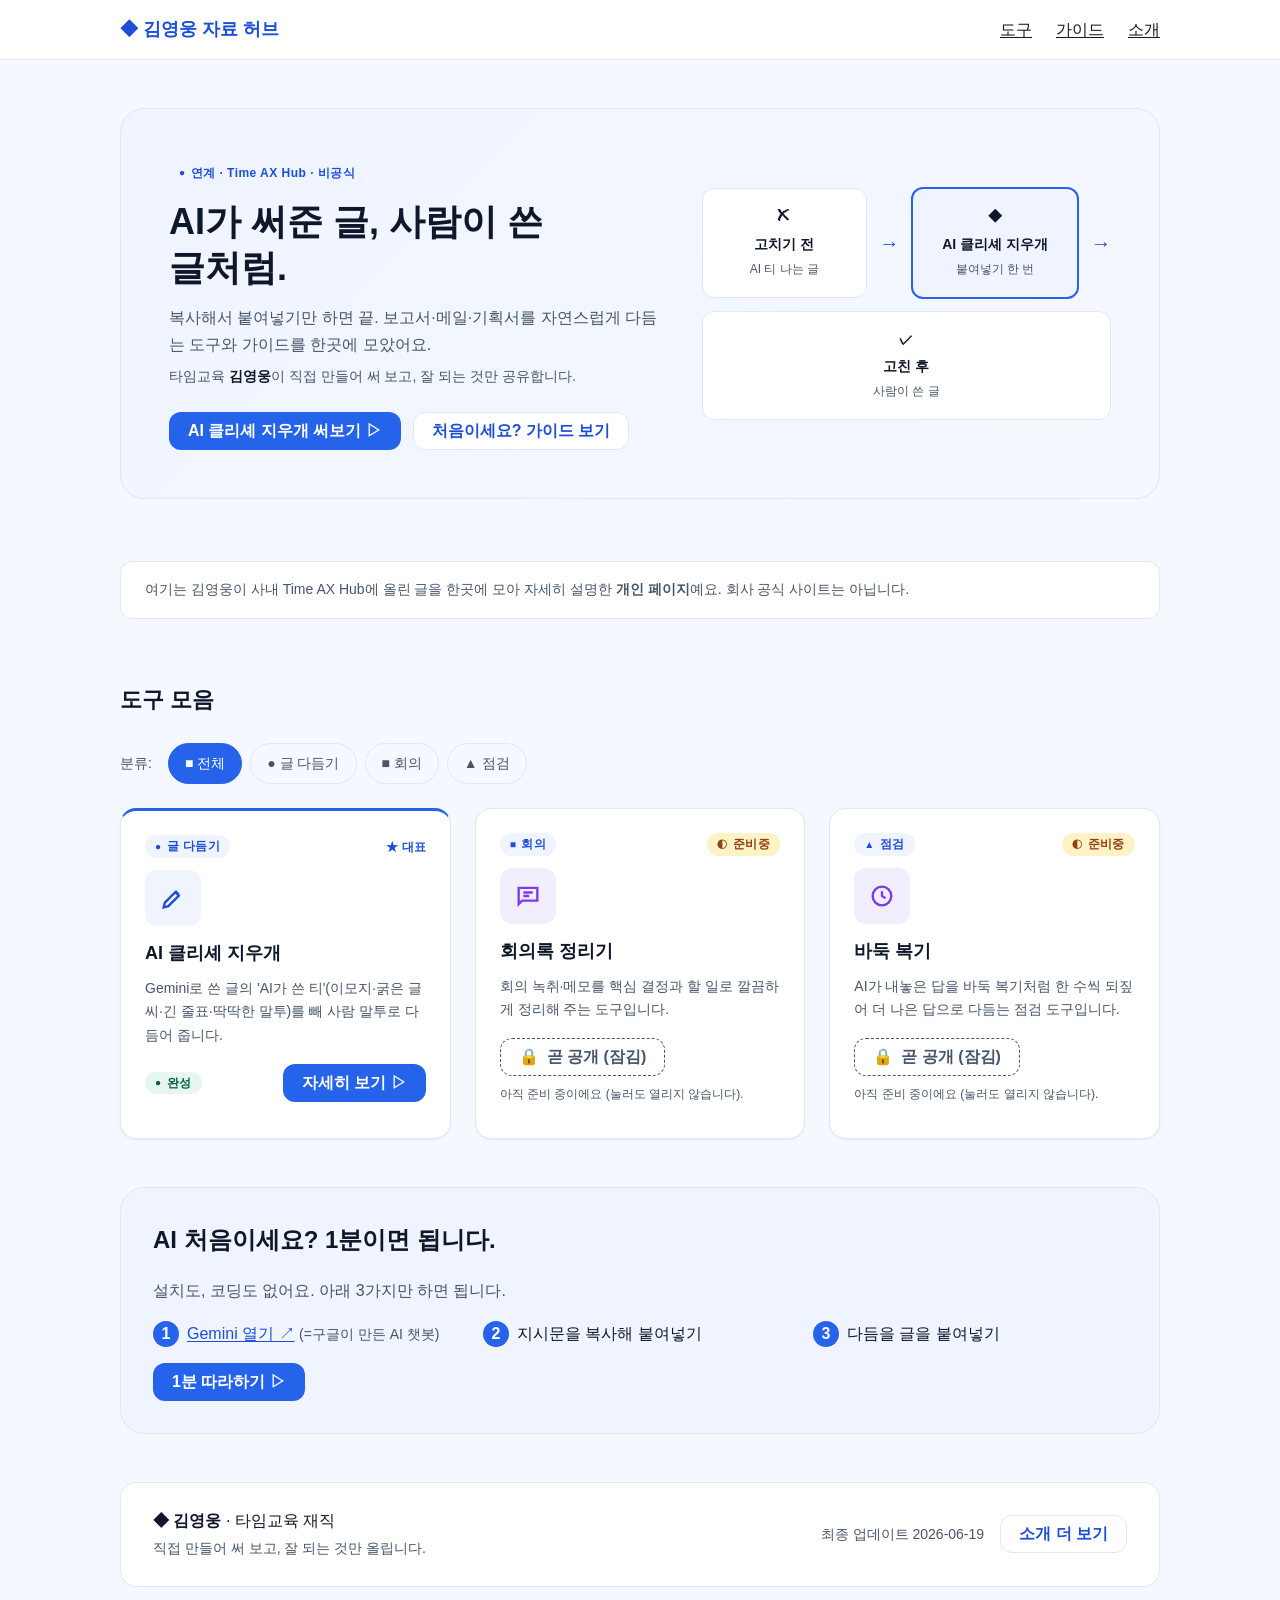
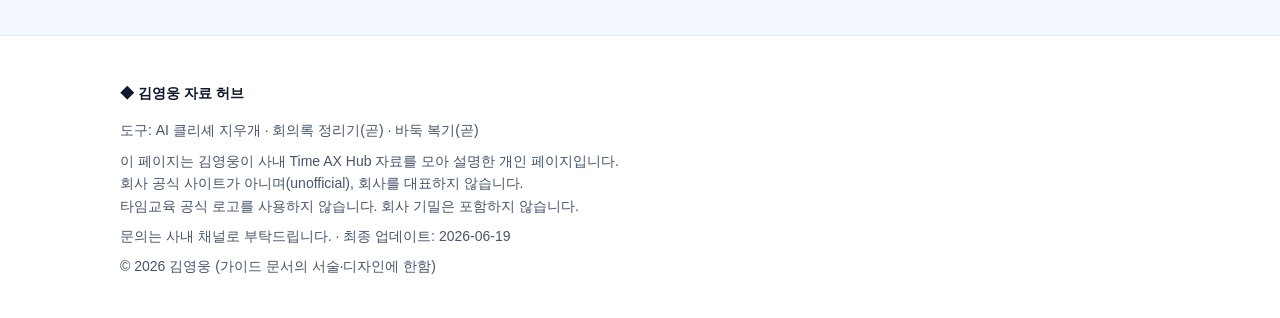
==== index.html @ 4eca7b5b "feat: 김영웅 자료 허브 v1 — 홈·AI클리셰지우개·가이드·소개 (Time AX Hub 연계·비공식)" ====
<!DOCTYPE html>
<html lang="ko">
<head>
<meta charset="UTF-8">
<meta name="viewport" content="width=device-width, initial-scale=1">
<title>김영웅 자료 허브 — 사내 AI 도구 모음</title>
<meta name="description" content="타임교육 김영웅이 만든 사내 AI 도구·가이드를 한곳에 모은 개인 페이지(비공식). AI 클리셰 지우개 외.">
<link rel="icon" href="assets/img/logo-wordmark.svg" type="image/svg+xml">
<link rel="stylesheet" href="assets/css/style.css">
</head>
<body>

<!-- S0 네비 -->
<header class="nav">
  <div class="container" style="display:flex;align-items:center;justify-content:space-between;width:100%;">
    <a class="is-button" href="index.html" aria-label="김영웅 자료 허브 홈">◆ 김영웅 자료 허브</a>
    <nav>
      <button class="nav__toggle" aria-label="메뉴 열기" aria-expanded="false" aria-controls="navMenu">☰</button>
      <div class="nav__menu" id="navMenu">
        <a href="index.html#tools">도구</a>
        <a href="guide.html">가이드</a>
        <a href="about.html">소개</a>
      </div>
    </nav>
  </div>
</header>

<main>

  <!-- S1 히어로 -->
  <section>
    <div class="container">
      <div class="hero">
        <div class="hero__copy">
          <span class="badge badge--primary"><span class="badge__icon">●</span>연계 · Time AX Hub · 비공식</span>
          <h1 class="display" style="margin-top:14px;">AI가 써준 글, 사람이 쓴 글처럼.</h1>
          <p style="color:var(--sub);margin:0 0 6px;">복사해서 붙여넣기만 하면 끝. 보고서·메일·기획서를 자연스럽게 다듬는 도구와 가이드를 한곳에 모았어요.</p>
          <p style="font-size:var(--fs-sm);color:var(--sub);margin:0;">타임교육 <b style="color:var(--ink);">김영웅</b>이 직접 만들어 써 보고, 잘 되는 것만 공유합니다.</p>
          <div class="hero__cta">
            <a class="btn btn--primary" href="tools/cliche-eraser.html">AI 클리셰 지우개 써보기 ▷</a>
            <a class="btn btn--ghost" href="guide.html">처음이세요? 가이드 보기</a>
          </div>
        </div>
        <div class="hero__art">
          <div class="flow" role="img" aria-label="고치기 전 글이 AI 클리셰 지우개를 거쳐 고친 후 글이 되는 흐름">
            <div class="cell"><span class="glyph">✗</span><b>고치기 전</b><span style="color:var(--sub);font-size:var(--fs-xs);">AI 티 나는 글</span></div>
            <span class="arrow" aria-hidden="true">→</span>
            <div class="cell cell--tool"><span class="glyph">◆</span><b>AI 클리셰 지우개</b><span style="color:var(--sub);font-size:var(--fs-xs);">붙여넣기 한 번</span></div>
            <span class="arrow" aria-hidden="true">→</span>
            <div class="cell"><span class="glyph">✓</span><b>고친 후</b><span style="color:var(--sub);font-size:var(--fs-xs);">사람이 쓴 글</span></div>
          </div>
        </div>
      </div>
    </div>
  </section>

  <!-- S2 정체성 -->
  <section style="padding-block:0;">
    <div class="container">
      <p class="identity">여기는 김영웅이 사내 Time AX Hub에 올린 글을 한곳에 모아 자세히 설명한 <b>개인 페이지</b>예요. 회사 공식 사이트는 아닙니다.</p>
    </div>
  </section>

  <!-- S3 분류 탭(비클릭 라벨) + S4 카드 -->
  <section id="tools">
    <div class="container">
      <h2 class="section-title">도구 모음</h2>
      <div class="tabs" style="margin-bottom:var(--sp-5);">
        <span class="tabs-label">분류:</span>
        <span class="tab tab--label" aria-current="true"><span class="glyph">■</span> 전체</span>
        <span class="tab tab--label"><span class="glyph">●</span> 글 다듬기</span>
        <span class="tab tab--label"><span class="glyph">■</span> 회의</span>
        <span class="tab tab--label"><span class="glyph">▲</span> 점검</span>
      </div>

      <div class="grid">
        <!-- 카드 1: 대표·완성 -->
        <article class="card card--feature">
          <div class="card-top">
            <span class="badge badge--primary"><span class="badge__icon">●</span>글 다듬기</span>
            <span class="feature-tag"><span class="glyph">★</span> 대표</span>
          </div>
          <div class="icon-tile" aria-hidden="true">
            <svg viewBox="0 0 24 24"><path d="M4 20l4-1 9-9-3-3-9 9-1 4z"/><path d="M14 6l3 3"/></svg>
          </div>
          <h3>AI 클리셰 지우개</h3>
          <p class="summary">Gemini로 쓴 글의 'AI가 쓴 티'(이모지·굵은 글씨·긴 줄표·딱딱한 말투)를 빼 사람 말투로 다듬어 줍니다.</p>
          <div class="card-top">
            <span class="badge badge--success"><span class="badge__icon">●</span>완성</span>
            <a class="btn btn--primary" href="tools/cliche-eraser.html">자세히 보기 ▷</a>
          </div>
        </article>

        <!-- 카드 2: 준비중 -->
        <article class="card card--soon">
          <div class="card-top">
            <span class="badge badge--primary"><span class="badge__icon">■</span>회의</span>
            <span class="badge badge--warn"><span class="badge__icon">◐</span>준비중</span>
          </div>
          <div class="icon-tile icon-tile--secondary" aria-hidden="true">
            <svg viewBox="0 0 24 24"><path d="M4 5h16v11H7l-3 3z"/><path d="M8 9h8M8 12h5"/></svg>
          </div>
          <h3>회의록 정리기</h3>
          <p class="summary">회의 녹취·메모를 핵심 결정과 할 일로 깔끔하게 정리해 주는 도구입니다.</p>
          <span class="btn btn--disabled" aria-disabled="true">곧 공개 (잠김)</span>
          <p class="soon-note">아직 준비 중이에요 (눌러도 열리지 않습니다).</p>
        </article>

        <!-- 카드 3: 준비중 -->
        <article class="card card--soon">
          <div class="card-top">
            <span class="badge badge--primary"><span class="badge__icon">▲</span>점검</span>
            <span class="badge badge--warn"><span class="badge__icon">◐</span>준비중</span>
          </div>
          <div class="icon-tile icon-tile--secondary" aria-hidden="true">
            <svg viewBox="0 0 24 24"><circle cx="12" cy="12" r="8"/><path d="M12 8v4l3 2"/></svg>
          </div>
          <h3>바둑 복기</h3>
          <p class="summary">AI가 내놓은 답을 바둑 복기처럼 한 수씩 되짚어 더 나은 답으로 다듬는 점검 도구입니다.</p>
          <span class="btn btn--disabled" aria-disabled="true">곧 공개 (잠김)</span>
          <p class="soon-note">아직 준비 중이에요 (눌러도 열리지 않습니다).</p>
        </article>
      </div>
    </div>
  </section>

  <!-- S5 구제띠 -->
  <section style="padding-top:0;">
    <div class="container">
      <div class="rescue">
        <h2>AI 처음이세요? 1분이면 됩니다.</h2>
        <p style="color:var(--sub);margin:0;">설치도, 코딩도 없어요. 아래 3가지만 하면 됩니다.</p>
        <div class="steps-inline">
          <div class="s"><span class="num">1</span><a href="https://gemini.google.com/app" target="_blank" rel="noopener">Gemini 열기 ↗</a> <span style="color:var(--sub);font-size:var(--fs-sm);">(=구글이 만든 AI 챗봇)</span></div>
          <div class="s"><span class="num">2</span>지시문을 복사해 붙여넣기</div>
          <div class="s"><span class="num">3</span>다듬을 글을 붙여넣기</div>
        </div>
        <a class="btn btn--primary" href="guide.html">1분 따라하기 ▷</a>
      </div>
    </div>
  </section>

  <!-- S6 신뢰띠 -->
  <section style="padding-top:0;">
    <div class="container">
      <div class="trust">
        <div class="who">
          <span class="glyph" aria-hidden="true">◆</span> <b>김영웅</b> · 타임교육 재직<br>
          <span class="meta">직접 만들어 써 보고, 잘 되는 것만 올립니다.</span>
        </div>
        <div style="display:flex;gap:var(--sp-4);align-items:center;flex-wrap:wrap;">
          <span class="meta">최종 업데이트 2026-06-19</span>
          <a class="btn btn--ghost" href="about.html">소개 더 보기</a>
        </div>
      </div>
    </div>
  </section>

</main>

<!-- S7 푸터 (거버넌스 템플릿) -->
<footer>
  <div class="container">
    <p><b>◆ 김영웅 자료 허브</b></p>
    <p class="gov">도구: AI 클리셰 지우개 · 회의록 정리기(곧) · 바둑 복기(곧)</p>
    <p class="gov">
      이 페이지는 김영웅이 사내 Time AX Hub 자료를 모아 설명한 개인 페이지입니다.<br>
      회사 공식 사이트가 아니며(unofficial), 회사를 대표하지 않습니다.<br>
      타임교육 공식 로고를 사용하지 않습니다. 회사 기밀은 포함하지 않습니다.
    </p>
    <p class="gov">문의는 사내 채널로 부탁드립니다. · 최종 업데이트: 2026-06-19</p>
    <p class="gov">© 2026 김영웅 (가이드 문서의 서술·디자인에 한함)</p>
  </div>
</footer>

<script src="assets/js/main.js"></script>
</body>
</html>
---- assets/css/style.css ----
/* =============================================================
   김영웅 자료 허브 — 디자인 시스템 토큰 v1.0 (2026-06-19)
   Time AX Hub 파랑 SaaS 패밀리룩 이식판
   - 색약 안전: 모든 의미색은 색+글자라벨+모양 병기를 전제(아래 유틸 참조)
   - 정적 사이트용: 빌드툴 없이 GitHub Pages에 그대로 업로드
   - 대비 검증: 모든 텍스트/배경 쌍 WCAG AA 이상(별도 검증표 통과)
   ============================================================= */

:root {
  /* ---------- 1. 브랜드 / 색 팔레트 ---------- */
  --primary:        #2563EB;
  --primary-deep:   #1D4ED8;
  --primary-soft:   #EFF4FF;
  --secondary:      #7C3AED;
  --secondary-soft: #F3EEFE;

  --bg:             #F5F8FF;
  --surface:        #FFFFFF;
  --ink:            #0F172A;
  --sub:            #475569;
  --line:           #E2E8F0;

  --success:        #047857;
  --success-soft:   #E7F6EF;
  --success-ink:    #065F46;
  --warn:           #B45309;
  --warn-soft:      #FEF3C7;
  --warn-ink:       #92400E;
  --danger:         #B91C1C;
  --danger-soft:    #FEE2E2;

  /* ---------- 2. 폰트 스택 ---------- */
  --font-sans:
    -apple-system, BlinkMacSystemFont,
    "Apple SD Gothic Neo",
    "Segoe UI", "Malgun Gothic", "맑은 고딕",
    "Noto Sans KR", Roboto,
    "Helvetica Neue", Arial, sans-serif;
  --font-mono:
    "SFMono-Regular", "SF Mono", Consolas,
    "D2Coding", "Noto Sans Mono", "Courier New", monospace;

  /* ---------- 3. 타이포 스케일 ---------- */
  --fs-display: 2.25rem;
  --fs-h1:      1.75rem;
  --fs-h2:      1.375rem;
  --fs-h3:      1.125rem;
  --fs-body:    1rem;
  --fs-sm:      0.875rem;
  --fs-xs:      0.75rem;

  --lh-tight:   1.3;
  --lh-base:    1.7;
  --fw-reg:     400;
  --fw-med:     500;
  --fw-semi:    600;
  --fw-bold:    700;
  --ls-kicker:  0.04em;

  /* ---------- 4. 간격 ---------- */
  --sp-1: 4px;  --sp-2: 8px;  --sp-3: 12px; --sp-4: 16px;
  --sp-5: 24px; --sp-6: 32px; --sp-7: 48px; --sp-8: 64px;

  /* ---------- 5. 라운드 ---------- */
  --r-sm:   8px;
  --r-md:   12px;
  --r-lg:   16px;
  --r-xl:   24px;
  --r-pill: 999px;

  /* ---------- 6. 그림자 ---------- */
  --sh-sm:  0 1px 2px rgba(15, 23, 42, .06);
  --sh-md:  0 4px 12px rgba(15, 23, 42, .08);
  --sh-lg:  0 10px 28px rgba(37, 99, 235, .10);
  --sh-focus: 0 0 0 3px rgba(37, 99, 235, .35);

  /* ---------- 7. 레이아웃 ---------- */
  --container: 1080px;
  --reading:   760px;
  --nav-h:     60px;
  --ease:      cubic-bezier(.2, .7, .2, 1);
  --dur:       .18s;
}

/* ===== 기본 리셋 + 베이스 ===== */
*, *::before, *::after { box-sizing: border-box; }
html { -webkit-text-size-adjust: 100%; }
body {
  margin: 0;
  background: var(--bg);
  color: var(--ink);
  font-family: var(--font-sans);
  font-size: var(--fs-body);
  line-height: var(--lh-base);
  -webkit-font-smoothing: antialiased;
}
a { color: var(--primary-deep); text-underline-offset: 2px; }
a:hover { color: var(--primary); }

/* ===== 카드 ===== */
.card {
  background: var(--surface);
  border: 1px solid var(--line);
  border-radius: var(--r-lg);
  box-shadow: var(--sh-sm);
  padding: var(--sp-5);
  transition: box-shadow var(--dur) var(--ease), transform var(--dur) var(--ease);
}
.card--feature { border-top: 3px solid var(--primary); }

/* ===== 버튼 ===== */
.btn {
  display: inline-flex; align-items: center; gap: var(--sp-2);
  padding: 10px 18px;
  border-radius: var(--r-md);
  font: var(--fw-semi) var(--fs-body)/1 var(--font-sans);
  cursor: pointer; border: 1px solid transparent;
  text-decoration: none;
  transition: background var(--dur) var(--ease), box-shadow var(--dur) var(--ease);
}
.btn--primary { background: var(--primary); color: #fff; }
.btn--primary:hover { background: var(--primary-deep); box-shadow: var(--sh-md); }
.btn--ghost { background: var(--surface); color: var(--primary-deep); border-color: var(--line); }
.btn--ghost:hover { background: var(--primary-soft); }

/* ===== 배지 (색+라벨+모양) ===== */
.badge {
  display: inline-flex; align-items: center; gap: 5px;
  padding: 3px 10px; border-radius: var(--r-pill);
  font-size: var(--fs-xs); font-weight: var(--fw-semi);
  letter-spacing: var(--ls-kicker); line-height: 1.4;
}
.badge__icon { font-size: 0.85em; }
.badge--primary { background: var(--primary-soft); color: var(--primary-deep); }
.badge--success { background: var(--success-soft); color: var(--success-ink); }
.badge--warn    { background: var(--warn-soft);    color: var(--warn-ink); }
.badge--danger  { background: var(--danger-soft);  color: var(--danger); }

/* ===== 카테고리 탭 ===== */
.tab {
  padding: 8px 16px; border-radius: var(--r-pill);
  font-size: var(--fs-sm); font-weight: var(--fw-med);
  color: var(--sub); background: transparent; border: 1px solid var(--line);
}
.tab[aria-current="true"] { color: #fff; background: var(--primary); border-color: var(--primary); }

/* ===== 아이콘 타일 ===== */
.icon-tile {
  width: 56px; height: 56px; border-radius: var(--r-md);
  display: grid; place-items: center;
  background: var(--primary-soft); color: var(--primary-deep);
}
.icon-tile svg { width: 28px; height: 28px; stroke: currentColor; fill: none; stroke-width: 2; }
.icon-tile--secondary { background: var(--secondary-soft); color: var(--secondary); }

@media (prefers-reduced-motion: reduce) {
  * { transition: none !important; }
}

/* =========================================================
   보강 블록 — 검증 반영(반응형·접근성·동선). 토큰 아래 append.
   ========================================================= */

/* [A] 컨테이너 래퍼 + 가로 스크롤 봉인 */
.container { width:100%; max-width:var(--container); margin-inline:auto; padding-inline:20px; }
.reading   { width:100%; max-width:var(--reading);   margin-inline:auto; padding-inline:20px; }
html, body { overflow-x:hidden; }
img, svg, video, table { max-width:100%; }

/* [B] pre 프롬프트 박스 — 가로 스크롤 제거 */
pre {
  white-space:pre-wrap; word-break:break-word; overflow-wrap:anywhere;
  max-width:100%; overflow-x:auto; -webkit-overflow-scrolling:touch;
  font-family:var(--font-mono); font-size:var(--fs-sm); line-height:1.6;
  background:var(--primary-soft); border:1px solid var(--line);
  border-radius:var(--r-md); padding:var(--sp-4); margin:0;
}

/* [C] 링크 기본 밑줄 */
a { text-decoration:underline; }
.btn, .nav__menu a.is-button, .nav a.is-button { text-decoration:none; }

/* [D] focus outline 병기 */
:focus-visible { outline:3px solid var(--primary); outline-offset:2px; box-shadow:var(--sh-focus); }

/* [E] 반응형 타이포 — 한글 어절 줄바꿈 */
.display { font-size:clamp(1.6rem, 5.2vw, 2.25rem); line-height:var(--lh-tight); word-break:keep-all; font-weight:var(--fw-bold); margin:0 0 var(--sp-3); }
h2 { word-break:keep-all; }

/* [F] 카드 그리드 */
.grid { display:grid; gap:var(--sp-5); grid-template-columns:repeat(auto-fit, minmax(min(100%,280px),1fr)); }

/* [G] 히어로 2단 → 폰 1단 */
.hero { display:grid; grid-template-columns:1.1fr .9fr; gap:var(--sp-6); padding:var(--sp-7); border-radius:var(--r-xl); background:linear-gradient(135deg,#EFF4FF,#F5F8FF); border:1px solid var(--line); align-items:center; }
.hero__cta { display:flex; flex-wrap:wrap; gap:var(--sp-3); margin-top:var(--sp-5); }

/* [H] sticky 네비 + 앵커 가림 방지 */
.nav { position:sticky; top:0; z-index:50; height:var(--nav-h); background:var(--surface);
       border-bottom:1px solid var(--line); display:flex; align-items:center; justify-content:space-between; }
[id] { scroll-margin-top:calc(var(--nav-h) + 12px); }

/* [I] 네비 메뉴 + 햄버거 */
.nav__menu { display:flex; gap:var(--sp-5); align-items:center; }
.nav__menu a { color:var(--ink); font-weight:var(--fw-med); }
.nav a.is-button { font-weight:var(--fw-bold); color:var(--primary-deep); font-size:var(--fs-h3); }
.nav__toggle { display:none; min-width:44px; min-height:44px; background:none; border:0; cursor:pointer; font-size:20px; }

/* [J] hover는 마우스 기기만 */
@media (hover:hover) and (pointer:fine) {
  .card:hover { box-shadow:var(--sh-lg); transform:translateY(-2px); }
}
@media (hover:none) { .card:hover { transform:none; } .card:active { box-shadow:var(--sh-md); } }

/* [K] 색약: 배지 줄바꿈 금지 */
.badge { white-space:nowrap; }

/* [L] 비활성(준비중) 카드/버튼 */
.card--soon { opacity:1; }
.btn--disabled { background:var(--surface); color:var(--sub);
  border:1px dashed var(--sub); cursor:not-allowed; }
.btn--disabled::before { content:"🔒 "; }

/* [M] Before/After — 적록 금지, 회색↔파랑 + 모양 */
.ba-before .ba-tag { background:var(--line);        color:var(--ink); }
.ba-after  .ba-tag { background:var(--primary-soft); color:var(--primary-deep); }
.ba-before { border-left:4px dashed var(--sub); }
.ba-after  { border-left:4px solid var(--primary); }

/* [N] 탭은 1차 비클릭 라벨 칩 */
.tab--label { cursor:default; pointer-events:none; }

/* ===== 공통 레이아웃 보조 ===== */
section { padding-block: var(--sp-7); }
.section-title { font-size:var(--fs-h2); font-weight:var(--fw-bold); margin:0 0 var(--sp-5); }
.identity { color:var(--sub); font-size:var(--fs-sm); background:var(--surface); border:1px solid var(--line); border-radius:var(--r-md); padding:var(--sp-4) var(--sp-5); }
.tabs { display:flex; flex-wrap:wrap; gap:var(--sp-2); align-items:center; }
.tabs .tabs-label { color:var(--sub); font-size:var(--fs-sm); margin-right:var(--sp-2); }
.flow { display:flex; flex-wrap:wrap; align-items:center; gap:var(--sp-3); }
.flow .cell { flex:1; min-width:140px; background:var(--surface); border:1px solid var(--line); border-radius:var(--r-md); padding:var(--sp-4); text-align:center; font-size:var(--fs-sm); }
.flow .cell b { display:block; margin-top:4px; }
.flow .cell--tool { border:2px solid var(--primary); background:var(--primary-soft); }
.flow .arrow { color:var(--primary-deep); font-weight:var(--fw-bold); font-size:20px; }
.glyph { font-weight:var(--fw-bold); }
.card .icon-tile { margin-bottom:var(--sp-3); }
.card h3 { font-size:var(--fs-h3); margin:0 0 var(--sp-2); }
.card .summary { color:var(--sub); font-size:var(--fs-sm); margin:0 0 var(--sp-4); }
.card .card-top { display:flex; justify-content:space-between; align-items:center; margin-bottom:var(--sp-3); gap:8px; flex-wrap:wrap; }
.card .soon-note { color:var(--sub); font-size:var(--fs-xs); margin:var(--sp-2) 0 0; }
.feature-tag { display:inline-flex; align-items:center; gap:4px; font-size:var(--fs-xs); font-weight:var(--fw-bold); color:var(--primary-deep); }
.rescue { background:var(--primary-soft); border:1px solid var(--line); border-radius:var(--r-xl); padding:var(--sp-6); }
.rescue h2 { margin:0 0 var(--sp-4); }
.steps-inline { display:flex; flex-wrap:wrap; gap:var(--sp-4); margin:var(--sp-4) 0; }
.steps-inline .s { flex:1; min-width:200px; }
.steps-inline .num { display:inline-flex; width:26px; height:26px; border-radius:50%; background:var(--primary); color:#fff; font-weight:var(--fw-bold); align-items:center; justify-content:center; margin-right:8px; }
.trust { background:var(--surface); border:1px solid var(--line); border-radius:var(--r-lg); padding:var(--sp-5) var(--sp-6); display:flex; flex-wrap:wrap; gap:var(--sp-4); align-items:center; justify-content:space-between; }
.trust .who b { color:var(--ink); }
.trust .meta { color:var(--sub); font-size:var(--fs-sm); }
footer { background:var(--surface); border-top:1px solid var(--line); color:var(--sub); font-size:var(--fs-sm); }
footer .container { padding-block:var(--sp-6); }
footer b { color:var(--ink); }
footer .gov { margin:var(--sp-2) 0; line-height:1.6; }

@media (max-width:960px) {
  .btn { min-height:44px; padding:12px 20px; }
  .tab { min-height:44px; padding:11px 18px; }
}
@media (max-width:760px) {
  .nav__toggle { display:inline-flex; align-items:center; justify-content:center; }
  .nav__menu {
    display:none; position:absolute; top:var(--nav-h); left:0; right:0;
    flex-direction:column; gap:0; background:var(--surface);
    border-bottom:1px solid var(--line); box-shadow:var(--sh-md); padding:0; z-index:60;
  }
  .nav__menu.is-open { display:flex; }
  .nav__menu a { padding:14px 20px; min-height:44px; width:100%; border-top:1px solid var(--line); }
  .hero { grid-template-columns:1fr; padding:var(--sp-6) var(--sp-4); }
  .hero__art { order:2; }
  .hero__cta .btn { flex:1 1 100%; justify-content:center; }
}
@media (max-width:640px) {
  :root { --nav-h:56px; }
  .container, .reading { padding-inline:16px; }
  table.responsive thead { position:absolute; left:-9999px; }
  table.responsive tr { display:block; margin-bottom:var(--sp-3);
    border:1px solid var(--line); border-radius:var(--r-md); padding:var(--sp-3); }
  table.responsive td { display:flex; gap:8px; padding:4px 0; }
  table.responsive td::before { content:attr(data-label); font-weight:var(--fw-semi);
    min-width:96px; color:var(--sub); }
}
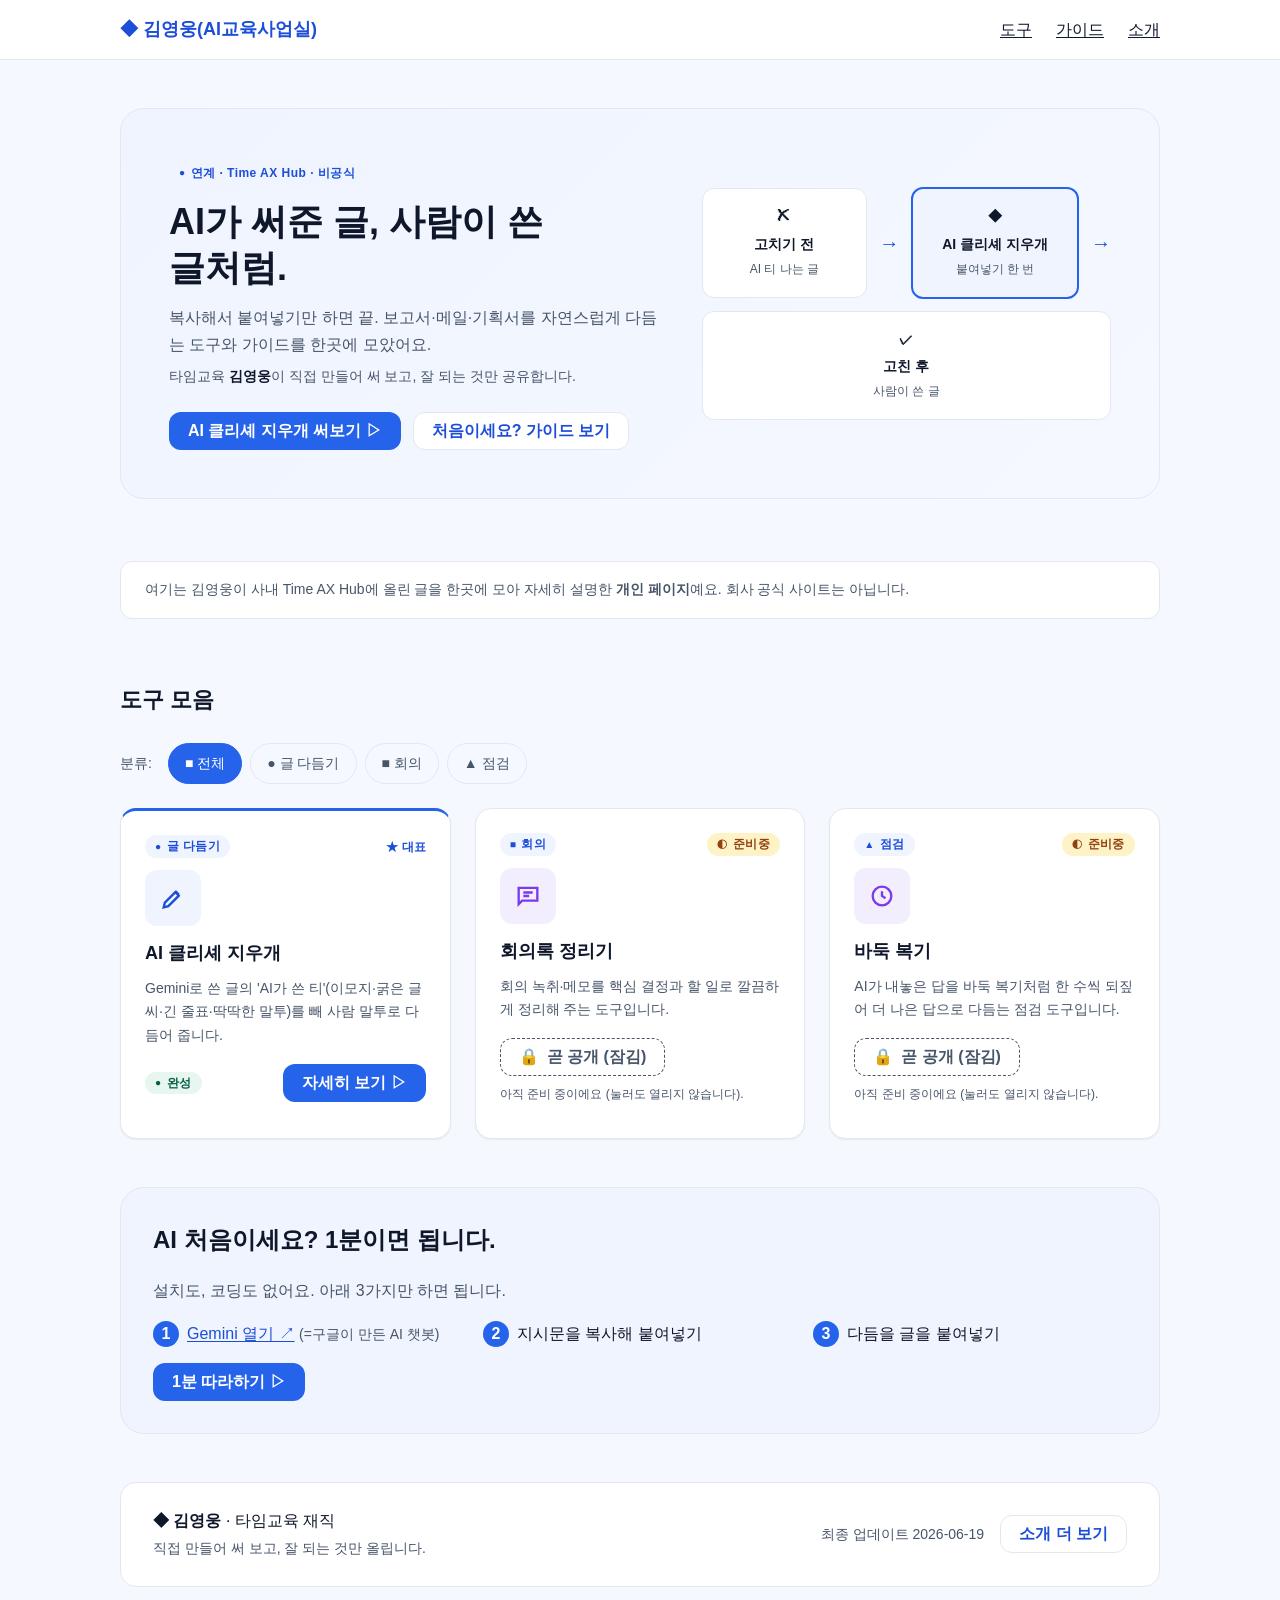
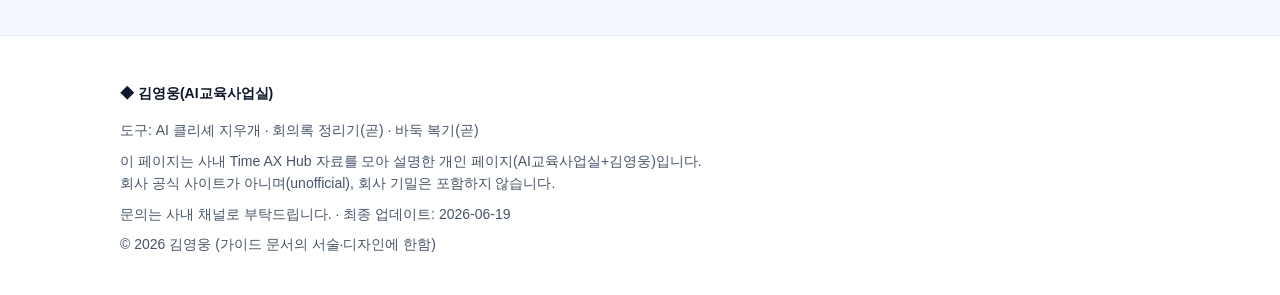
==== commit e4932958: "fix: 고지문 간결화·소속(AI교육사업실) 표기·워드마크 ◆김영웅(AI교육사업실)" ====
--- a/index.html
+++ b/index.html
@@ -13,7 +13,7 @@
 <!-- S0 네비 -->
 <header class="nav">
   <div class="container" style="display:flex;align-items:center;justify-content:space-between;width:100%;">
-    <a class="is-button" href="index.html" aria-label="김영웅 자료 허브 홈">◆ 김영웅 자료 허브</a>
+    <a class="is-button" href="index.html" aria-label="김영웅 자료 허브 홈">◆ 김영웅(AI교육사업실)</a>
     <nav>
       <button class="nav__toggle" aria-label="메뉴 열기" aria-expanded="false" aria-controls="navMenu">☰</button>
       <div class="nav__menu" id="navMenu">
@@ -161,12 +161,11 @@
 <!-- S7 푸터 (거버넌스 템플릿) -->
 <footer>
   <div class="container">
-    <p><b>◆ 김영웅 자료 허브</b></p>
+    <p><b>◆ 김영웅(AI교육사업실)</b></p>
     <p class="gov">도구: AI 클리셰 지우개 · 회의록 정리기(곧) · 바둑 복기(곧)</p>
     <p class="gov">
-      이 페이지는 김영웅이 사내 Time AX Hub 자료를 모아 설명한 개인 페이지입니다.<br>
-      회사 공식 사이트가 아니며(unofficial), 회사를 대표하지 않습니다.<br>
-      타임교육 공식 로고를 사용하지 않습니다. 회사 기밀은 포함하지 않습니다.
+      이 페이지는 사내 Time AX Hub 자료를 모아 설명한 개인 페이지(AI교육사업실+김영웅)입니다.<br>
+      회사 공식 사이트가 아니며(unofficial), 회사 기밀은 포함하지 않습니다.
     </p>
     <p class="gov">문의는 사내 채널로 부탁드립니다. · 최종 업데이트: 2026-06-19</p>
     <p class="gov">© 2026 김영웅 (가이드 문서의 서술·디자인에 한함)</p>
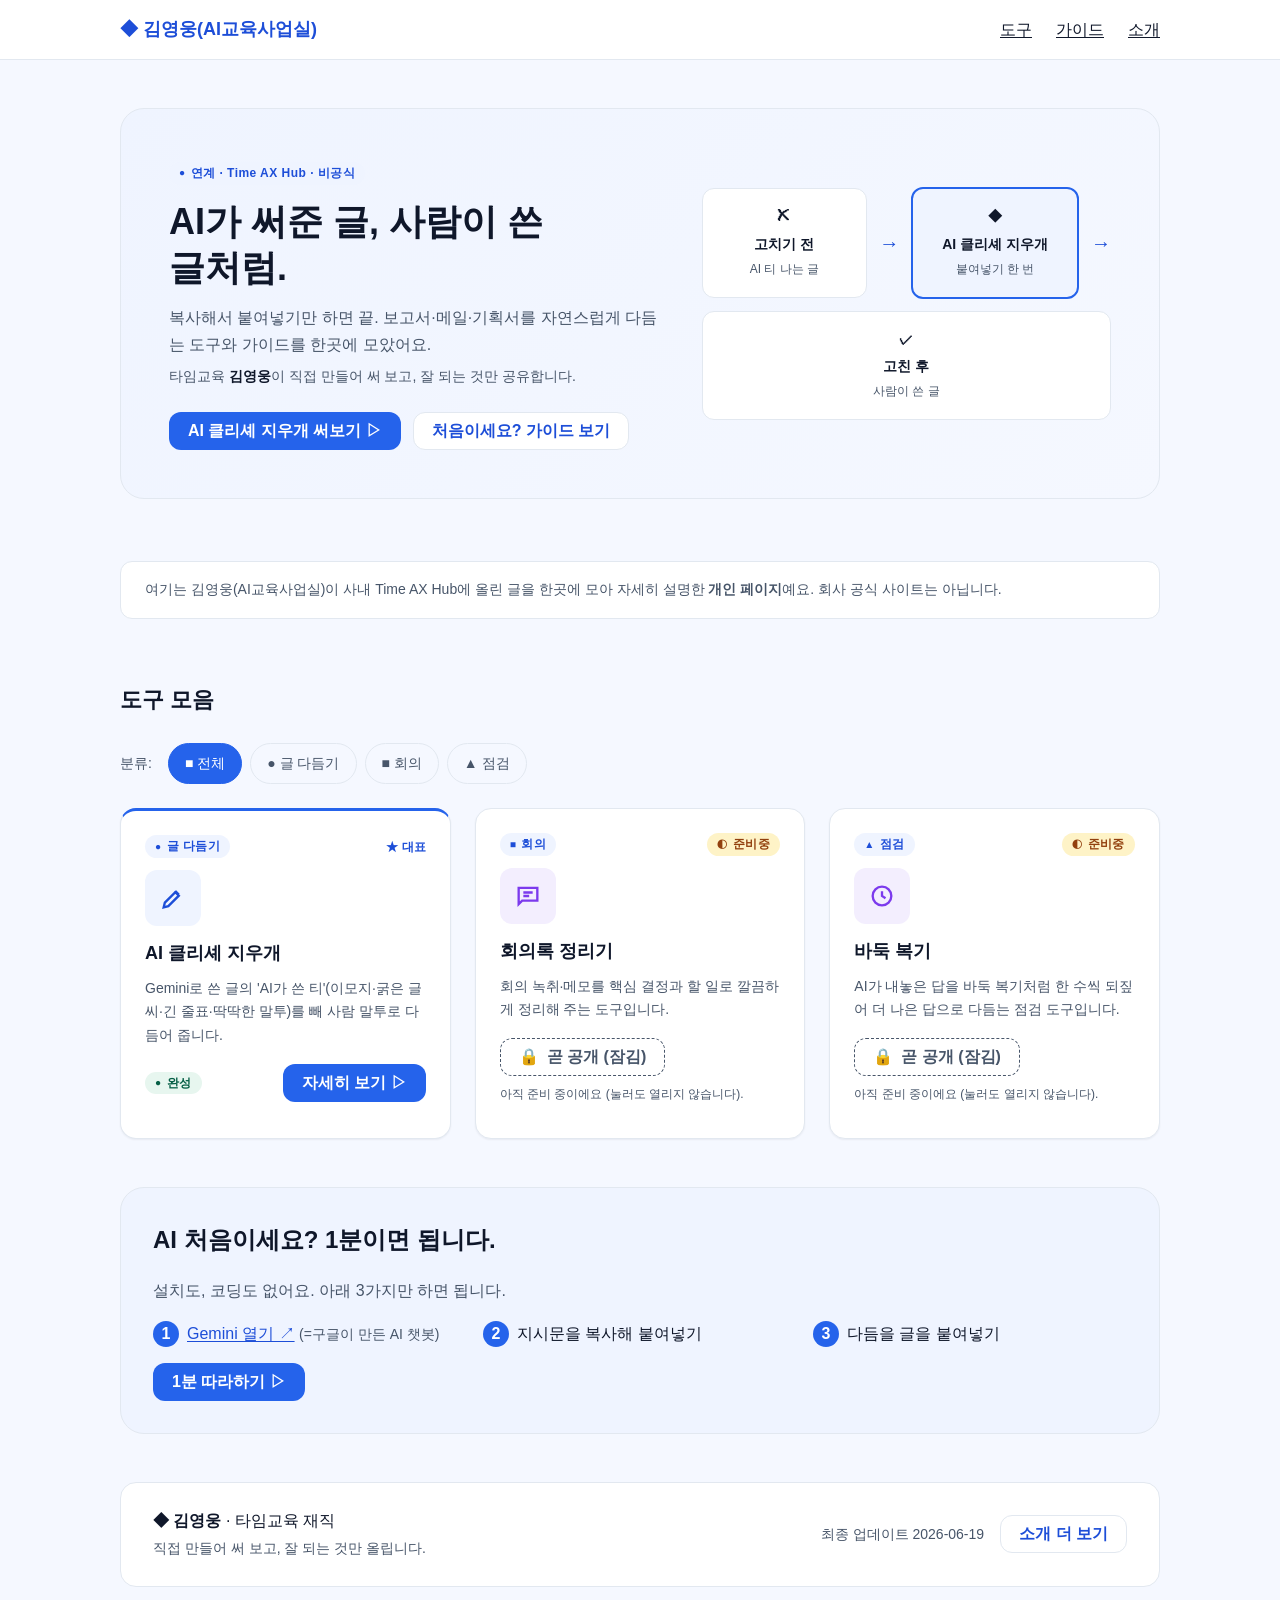
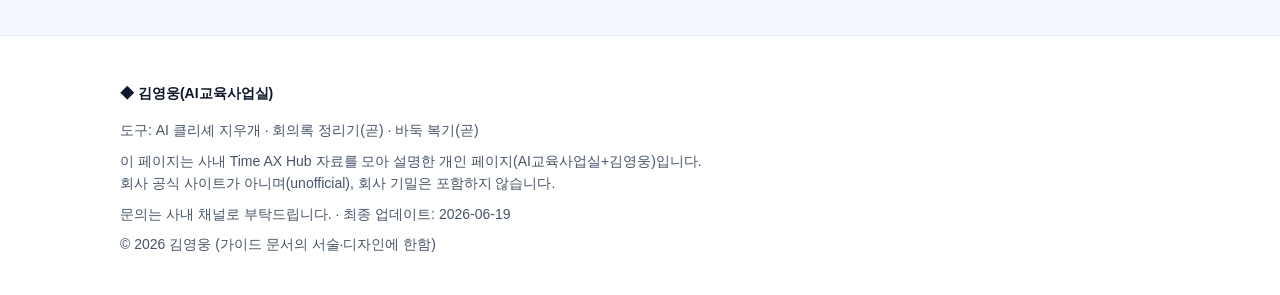
==== commit dbcfc9b2: "Update index.html" ====
--- a/index.html
+++ b/index.html
@@ -4,7 +4,7 @@
 <meta charset="UTF-8">
 <meta name="viewport" content="width=device-width, initial-scale=1">
 <title>김영웅 자료 허브 — 사내 AI 도구 모음</title>
-<meta name="description" content="타임교육 김영웅이 만든 사내 AI 도구·가이드를 한곳에 모은 개인 페이지(비공식). AI 클리셰 지우개 외.">
+<meta name="description" content="타임교육 김영웅(AI교육사업실)이 만든 사내 AI 도구·가이드를 한곳에 모은 개인 페이지(비공식). AI 클리셰 지우개 외.">
 <link rel="icon" href="assets/img/logo-wordmark.svg" type="image/svg+xml">
 <link rel="stylesheet" href="assets/css/style.css">
 </head>
@@ -13,7 +13,7 @@
 <!-- S0 네비 -->
 <header class="nav">
   <div class="container" style="display:flex;align-items:center;justify-content:space-between;width:100%;">
-    <a class="is-button" href="index.html" aria-label="김영웅 자료 허브 홈">◆ 김영웅(AI교육사업실)</a>
+    <a class="is-button" href="index.html" aria-label="자료 허브 홈">◆ 김영웅(AI교육사업실)</a>
     <nav>
       <button class="nav__toggle" aria-label="메뉴 열기" aria-expanded="false" aria-controls="navMenu">☰</button>
       <div class="nav__menu" id="navMenu">
@@ -57,7 +57,7 @@
   <!-- S2 정체성 -->
   <section style="padding-block:0;">
     <div class="container">
-      <p class="identity">여기는 김영웅이 사내 Time AX Hub에 올린 글을 한곳에 모아 자세히 설명한 <b>개인 페이지</b>예요. 회사 공식 사이트는 아닙니다.</p>
+      <p class="identity">여기는 김영웅(AI교육사업실)이 사내 Time AX Hub에 올린 글을 한곳에 모아 자세히 설명한 <b>개인 페이지</b>예요. 회사 공식 사이트는 아닙니다.</p>
     </div>
   </section>
 
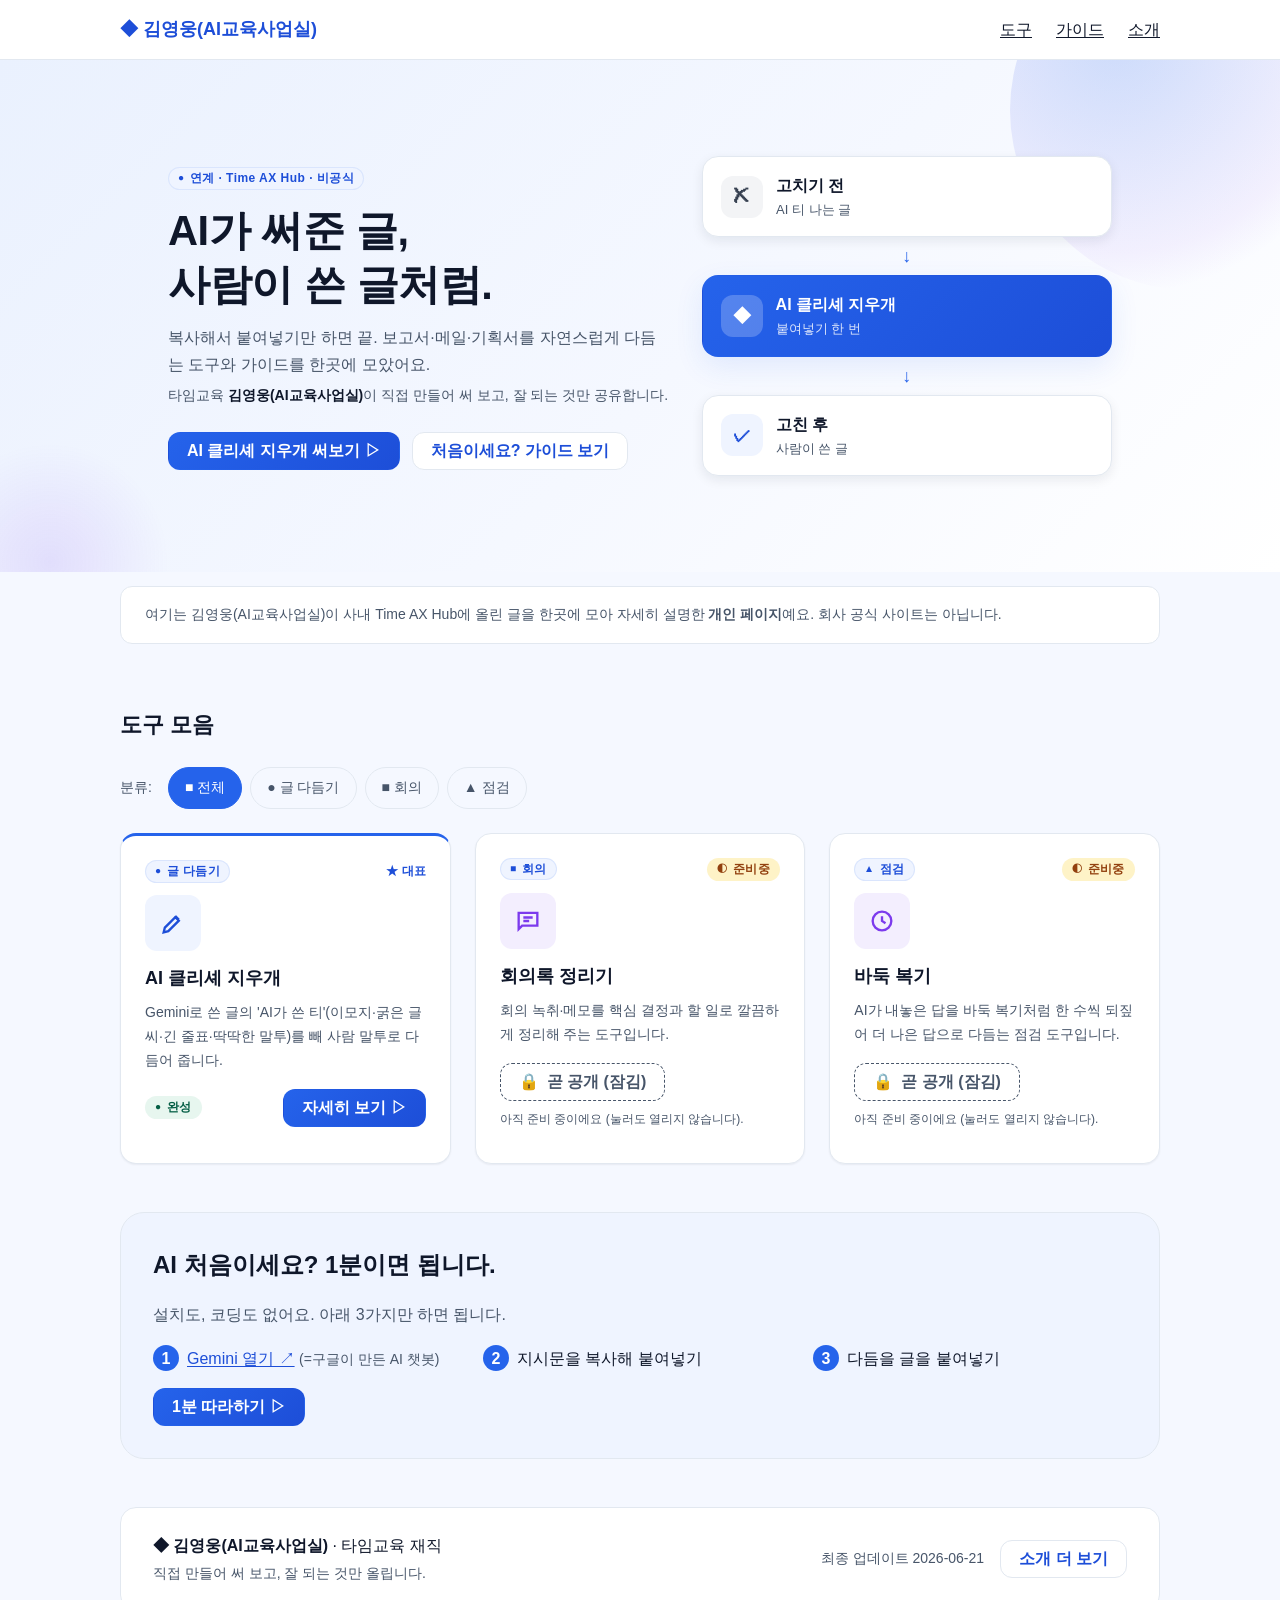
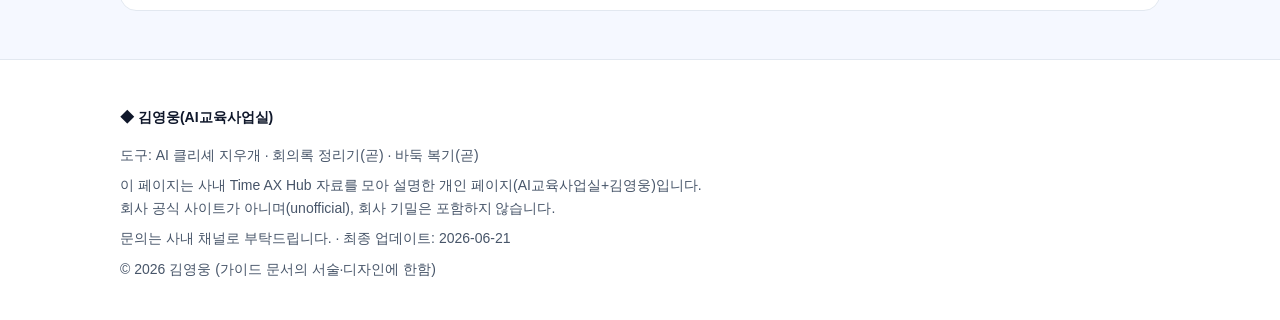
==== commit f7c88be0: "feat: 디자인 강화 v2 — 그라데이션 히어로·입체 비주얼 카드·등장 애니메이션·버튼 폴리시" ====
--- a/index.html
+++ b/index.html
@@ -10,7 +10,6 @@
 </head>
 <body>
 
-<!-- S0 네비 -->
 <header class="nav">
   <div class="container" style="display:flex;align-items:center;justify-content:space-between;width:100%;">
     <a class="is-button" href="index.html" aria-label="자료 허브 홈">◆ 김영웅(AI교육사업실)</a>
@@ -27,27 +26,27 @@
 
 <main>
 
-  <!-- S1 히어로 -->
-  <section>
+  <!-- S1 히어로 (강화) -->
+  <section class="hero--v2">
     <div class="container">
       <div class="hero">
-        <div class="hero__copy">
+        <div class="hero__copy reveal reveal-1">
           <span class="badge badge--primary"><span class="badge__icon">●</span>연계 · Time AX Hub · 비공식</span>
-          <h1 class="display" style="margin-top:14px;">AI가 써준 글, 사람이 쓴 글처럼.</h1>
+          <h1 class="display" style="margin-top:14px;font-size:clamp(1.9rem,5.4vw,2.6rem);">AI가 써준 글,<br>사람이 쓴 글처럼.</h1>
           <p style="color:var(--sub);margin:0 0 6px;">복사해서 붙여넣기만 하면 끝. 보고서·메일·기획서를 자연스럽게 다듬는 도구와 가이드를 한곳에 모았어요.</p>
-          <p style="font-size:var(--fs-sm);color:var(--sub);margin:0;">타임교육 <b style="color:var(--ink);">김영웅</b>이 직접 만들어 써 보고, 잘 되는 것만 공유합니다.</p>
+          <p style="font-size:var(--fs-sm);color:var(--sub);margin:0;">타임교육 <b style="color:var(--ink);">김영웅(AI교육사업실)</b>이 직접 만들어 써 보고, 잘 되는 것만 공유합니다.</p>
           <div class="hero__cta">
             <a class="btn btn--primary" href="tools/cliche-eraser.html">AI 클리셰 지우개 써보기 ▷</a>
             <a class="btn btn--ghost" href="guide.html">처음이세요? 가이드 보기</a>
           </div>
         </div>
         <div class="hero__art">
-          <div class="flow" role="img" aria-label="고치기 전 글이 AI 클리셰 지우개를 거쳐 고친 후 글이 되는 흐름">
-            <div class="cell"><span class="glyph">✗</span><b>고치기 전</b><span style="color:var(--sub);font-size:var(--fs-xs);">AI 티 나는 글</span></div>
-            <span class="arrow" aria-hidden="true">→</span>
-            <div class="cell cell--tool"><span class="glyph">◆</span><b>AI 클리셰 지우개</b><span style="color:var(--sub);font-size:var(--fs-xs);">붙여넣기 한 번</span></div>
-            <span class="arrow" aria-hidden="true">→</span>
-            <div class="cell"><span class="glyph">✓</span><b>고친 후</b><span style="color:var(--sub);font-size:var(--fs-xs);">사람이 쓴 글</span></div>
+          <div class="hero-visual reveal reveal-2" role="img" aria-label="고치기 전 글이 AI 클리셰 지우개를 거쳐 고친 후 글이 되는 흐름">
+            <div class="vcard is-before"><span class="vico">✗</span><div><b>고치기 전</b><div class="vsub">AI 티 나는 글</div></div></div>
+            <div class="vsep" aria-hidden="true">↓</div>
+            <div class="vcard is-tool"><span class="vico">◆</span><div><b>AI 클리셰 지우개</b><div class="vsub">붙여넣기 한 번</div></div></div>
+            <div class="vsep" aria-hidden="true">↓</div>
+            <div class="vcard is-after"><span class="vico">✓</span><div><b>고친 후</b><div class="vsub">사람이 쓴 글</div></div></div>
           </div>
         </div>
       </div>
@@ -57,15 +56,15 @@
   <!-- S2 정체성 -->
   <section style="padding-block:0;">
     <div class="container">
-      <p class="identity">여기는 김영웅(AI교육사업실)이 사내 Time AX Hub에 올린 글을 한곳에 모아 자세히 설명한 <b>개인 페이지</b>예요. 회사 공식 사이트는 아닙니다.</p>
+      <p class="identity reveal">여기는 김영웅(AI교육사업실)이 사내 Time AX Hub에 올린 글을 한곳에 모아 자세히 설명한 <b>개인 페이지</b>예요. 회사 공식 사이트는 아닙니다.</p>
     </div>
   </section>
 
-  <!-- S3 분류 탭(비클릭 라벨) + S4 카드 -->
+  <!-- S3 탭 + S4 카드 -->
   <section id="tools">
     <div class="container">
-      <h2 class="section-title">도구 모음</h2>
-      <div class="tabs" style="margin-bottom:var(--sp-5);">
+      <h2 class="section-title reveal">도구 모음</h2>
+      <div class="tabs reveal" style="margin-bottom:var(--sp-5);">
         <span class="tabs-label">분류:</span>
         <span class="tab tab--label" aria-current="true"><span class="glyph">■</span> 전체</span>
         <span class="tab tab--label"><span class="glyph">●</span> 글 다듬기</span>
@@ -74,8 +73,7 @@
       </div>
 
       <div class="grid">
-        <!-- 카드 1: 대표·완성 -->
-        <article class="card card--feature">
+        <article class="card card--feature reveal reveal-1">
           <div class="card-top">
             <span class="badge badge--primary"><span class="badge__icon">●</span>글 다듬기</span>
             <span class="feature-tag"><span class="glyph">★</span> 대표</span>
@@ -91,8 +89,7 @@
           </div>
         </article>
 
-        <!-- 카드 2: 준비중 -->
-        <article class="card card--soon">
+        <article class="card card--soon reveal reveal-2">
           <div class="card-top">
             <span class="badge badge--primary"><span class="badge__icon">■</span>회의</span>
             <span class="badge badge--warn"><span class="badge__icon">◐</span>준비중</span>
@@ -106,8 +103,7 @@
           <p class="soon-note">아직 준비 중이에요 (눌러도 열리지 않습니다).</p>
         </article>
 
-        <!-- 카드 3: 준비중 -->
-        <article class="card card--soon">
+        <article class="card card--soon reveal reveal-3">
           <div class="card-top">
             <span class="badge badge--primary"><span class="badge__icon">▲</span>점검</span>
             <span class="badge badge--warn"><span class="badge__icon">◐</span>준비중</span>
@@ -127,7 +123,7 @@
   <!-- S5 구제띠 -->
   <section style="padding-top:0;">
     <div class="container">
-      <div class="rescue">
+      <div class="rescue reveal">
         <h2>AI 처음이세요? 1분이면 됩니다.</h2>
         <p style="color:var(--sub);margin:0;">설치도, 코딩도 없어요. 아래 3가지만 하면 됩니다.</p>
         <div class="steps-inline">
@@ -143,13 +139,13 @@
   <!-- S6 신뢰띠 -->
   <section style="padding-top:0;">
     <div class="container">
-      <div class="trust">
+      <div class="trust reveal">
         <div class="who">
-          <span class="glyph" aria-hidden="true">◆</span> <b>김영웅</b> · 타임교육 재직<br>
+          <span class="glyph" aria-hidden="true">◆</span> <b>김영웅(AI교육사업실)</b> · 타임교육 재직<br>
           <span class="meta">직접 만들어 써 보고, 잘 되는 것만 올립니다.</span>
         </div>
         <div style="display:flex;gap:var(--sp-4);align-items:center;flex-wrap:wrap;">
-          <span class="meta">최종 업데이트 2026-06-19</span>
+          <span class="meta">최종 업데이트 2026-06-21</span>
           <a class="btn btn--ghost" href="about.html">소개 더 보기</a>
         </div>
       </div>
@@ -158,7 +154,6 @@
 
 </main>
 
-<!-- S7 푸터 (거버넌스 템플릿) -->
 <footer>
   <div class="container">
     <p><b>◆ 김영웅(AI교육사업실)</b></p>
@@ -167,7 +162,7 @@
       이 페이지는 사내 Time AX Hub 자료를 모아 설명한 개인 페이지(AI교육사업실+김영웅)입니다.<br>
       회사 공식 사이트가 아니며(unofficial), 회사 기밀은 포함하지 않습니다.
     </p>
-    <p class="gov">문의는 사내 채널로 부탁드립니다. · 최종 업데이트: 2026-06-19</p>
+    <p class="gov">문의는 사내 채널로 부탁드립니다. · 최종 업데이트: 2026-06-21</p>
     <p class="gov">© 2026 김영웅 (가이드 문서의 서술·디자인에 한함)</p>
   </div>
 </footer>
--- a/assets/css/style.css
+++ b/assets/css/style.css
@@ -287,3 +287,37 @@
   table.responsive td::before { content:attr(data-label); font-weight:var(--fw-semi);
     min-width:96px; color:var(--sub); }
 }
+
+/* =========================================================
+   디자인 강화 v2 (2026-06-21 채택) — 등장 애니메이션·히어로 비주얼·폴리시
+   ========================================================= */
+@keyframes reveal-up { from { opacity:0; transform:translateY(18px); } to { opacity:1; transform:none; } }
+.reveal { animation: reveal-up .6s var(--ease) both; }
+.reveal-1{animation-delay:.05s;} .reveal-2{animation-delay:.15s;} .reveal-3{animation-delay:.25s;} .reveal-4{animation-delay:.35s;}
+@media (prefers-reduced-motion: reduce){ .reveal{animation:none;} }
+
+.hero--v2 { position:relative; overflow:hidden;
+  background:linear-gradient(135deg,#EAF1FE 0%,#F5F8FF 55%,#FFFFFF 100%); }
+.hero--v2::before { content:""; position:absolute; width:360px; height:360px; border-radius:50%;
+  background:radial-gradient(circle at 30% 30%, rgba(37,99,235,.20), rgba(124,58,237,.06) 60%, transparent 72%);
+  top:-130px; right:-90px; pointer-events:none; }
+.hero--v2::after { content:""; position:absolute; width:240px; height:240px; border-radius:50%;
+  background:radial-gradient(circle, rgba(124,58,237,.12), transparent 70%); bottom:-110px; left:-70px; pointer-events:none; }
+.hero--v2 .hero { background:transparent; border:none; }
+
+.hero-visual { position:relative; z-index:1; display:grid; gap:10px; }
+.vcard { background:#fff; border:1px solid var(--line); border-radius:16px; padding:15px 18px;
+  box-shadow:var(--sh-md); display:flex; align-items:center; gap:13px; }
+.vcard .vico { width:42px; height:42px; border-radius:12px; display:grid; place-items:center; flex:none; font-weight:800; font-size:18px; }
+.vcard.is-before .vico { background:#F3F4F6; color:#374151; }
+.vcard.is-tool { border-color:transparent; background:linear-gradient(135deg,#2563EB,#1D4ED8); color:#fff; box-shadow:var(--sh-lg); }
+.vcard.is-tool .vico { background:rgba(255,255,255,.22); color:#fff; }
+.vcard.is-after .vico { background:#EFF4FF; color:#1D4ED8; }
+.vcard .vsub { font-size:13px; color:var(--sub); }
+.vcard.is-tool .vsub { color:rgba(255,255,255,.85); }
+.vsep { text-align:center; color:var(--primary); font-weight:800; font-size:18px; line-height:1; }
+
+.btn--primary { background:linear-gradient(135deg,#2563EB,#1D4ED8); }
+.btn--primary:hover { transform:translateY(-1px); box-shadow:var(--sh-lg); }
+.display { font-weight:800; letter-spacing:-.01em; }
+.badge--primary { box-shadow:inset 0 0 0 1px rgba(37,99,235,.10); }
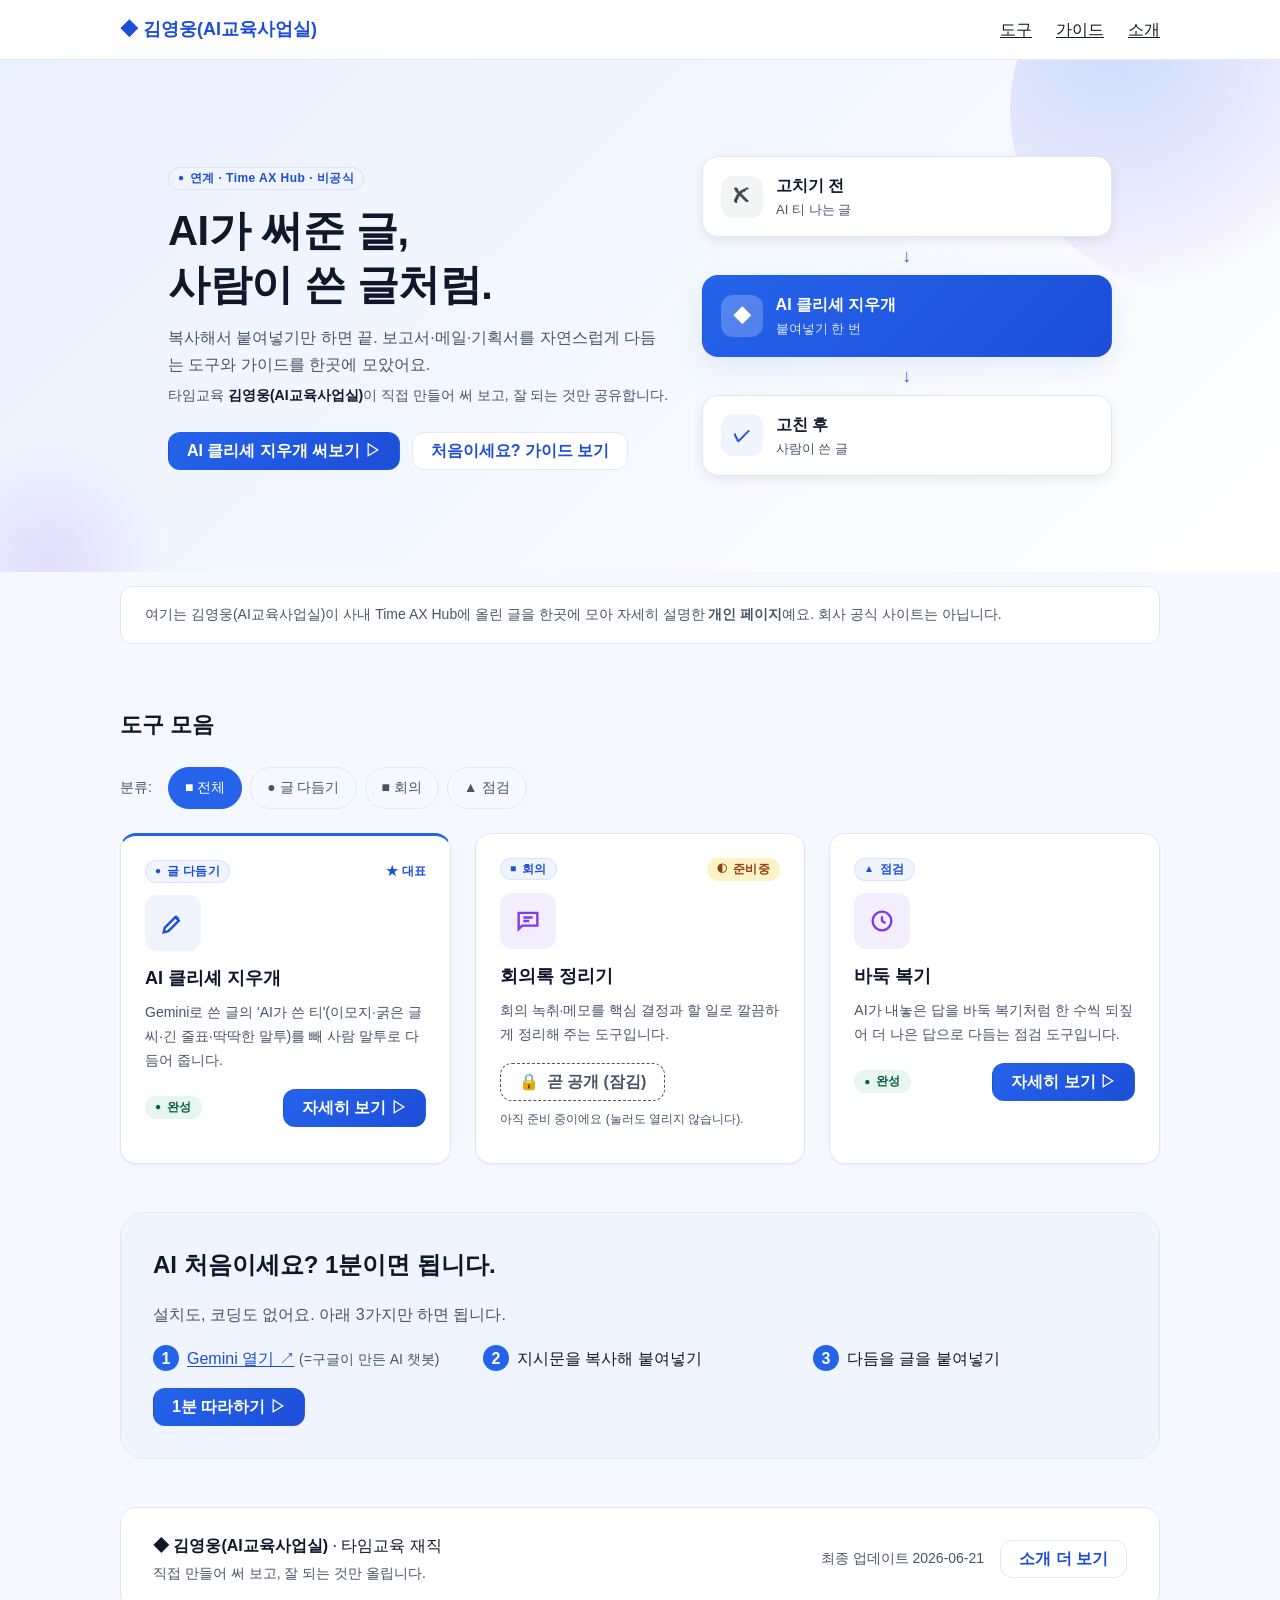
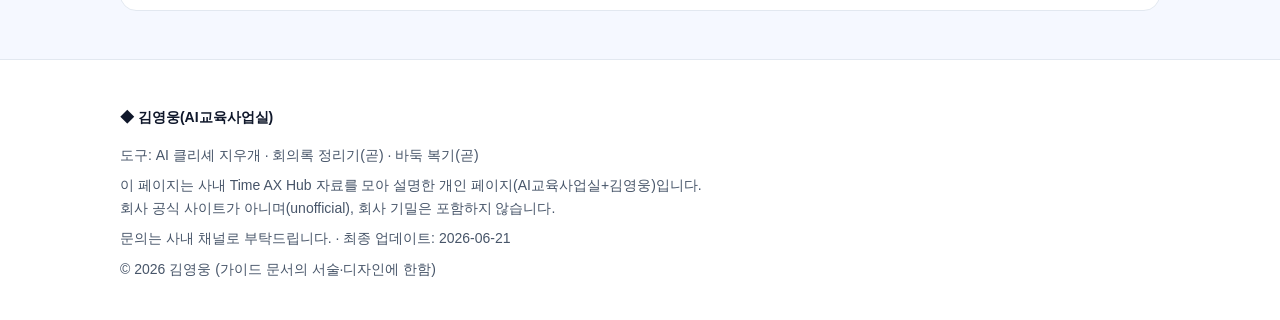
==== commit a43af2d6: "feat: 바둑 복기 도구 + 흐름도 + AI 첨부용 지침서(md/html) 다운로드 + 홈 카드 활성화" ====
--- a/index.html
+++ b/index.html
@@ -103,18 +103,19 @@
           <p class="soon-note">아직 준비 중이에요 (눌러도 열리지 않습니다).</p>
         </article>
 
-        <article class="card card--soon reveal reveal-3">
+        <article class="card reveal reveal-3">
           <div class="card-top">
             <span class="badge badge--primary"><span class="badge__icon">▲</span>점검</span>
-            <span class="badge badge--warn"><span class="badge__icon">◐</span>준비중</span>
           </div>
           <div class="icon-tile icon-tile--secondary" aria-hidden="true">
             <svg viewBox="0 0 24 24"><circle cx="12" cy="12" r="8"/><path d="M12 8v4l3 2"/></svg>
           </div>
           <h3>바둑 복기</h3>
           <p class="summary">AI가 내놓은 답을 바둑 복기처럼 한 수씩 되짚어 더 나은 답으로 다듬는 점검 도구입니다.</p>
-          <span class="btn btn--disabled" aria-disabled="true">곧 공개 (잠김)</span>
-          <p class="soon-note">아직 준비 중이에요 (눌러도 열리지 않습니다).</p>
+          <div class="card-top">
+            <span class="badge badge--success"><span class="badge__icon">●</span>완성</span>
+            <a class="btn btn--primary" href="tools/baduk-review.html">자세히 보기 ▷</a>
+          </div>
         </article>
       </div>
     </div>
--- a/assets/css/style.css
+++ b/assets/css/style.css
@@ -321,3 +321,20 @@
 .btn--primary:hover { transform:translateY(-1px); box-shadow:var(--sh-lg); }
 .display { font-weight:800; letter-spacing:-.01em; }
 .badge--primary { box-shadow:inset 0 0 0 1px rgba(37,99,235,.10); }
+
+/* ===== 흐름도(알고리즘 관계도) ===== */
+.fchart { display:flex; flex-wrap:wrap; align-items:stretch; gap:8px; margin:16px 0; }
+.fnode { flex:1 1 120px; min-width:120px; background:#fff; border:1px solid var(--line);
+  border-radius:12px; padding:12px 10px; text-align:center; box-shadow:var(--sh-sm); }
+.fnode.is-key { border:2px solid var(--primary); background:var(--primary-soft); }
+.fnum { display:inline-flex; width:24px; height:24px; border-radius:50%; background:var(--primary);
+  color:#fff; font-weight:800; align-items:center; justify-content:center; font-size:13px; margin-bottom:6px; }
+.fnode b { display:block; font-size:14px; }
+.fnode .fdesc { font-size:12px; color:var(--sub); margin-top:3px; }
+.farrow { display:flex; align-items:center; justify-content:center; color:var(--primary-deep); font-weight:800; font-size:18px; }
+.fsteps { display:grid; grid-template-columns:1fr; gap:6px; margin:14px 0; }
+.fstep { display:flex; align-items:center; gap:10px; background:#fff; border:1px solid var(--line);
+  border-radius:10px; padding:9px 12px; font-size:14px; }
+.fstep .fnum { margin-bottom:0; flex:none; }
+.fstep.is-key { border-color:var(--primary); background:var(--primary-soft); font-weight:600; }
+@media(max-width:560px){ .fchart{flex-direction:column;} .farrow{transform:rotate(90deg);} }
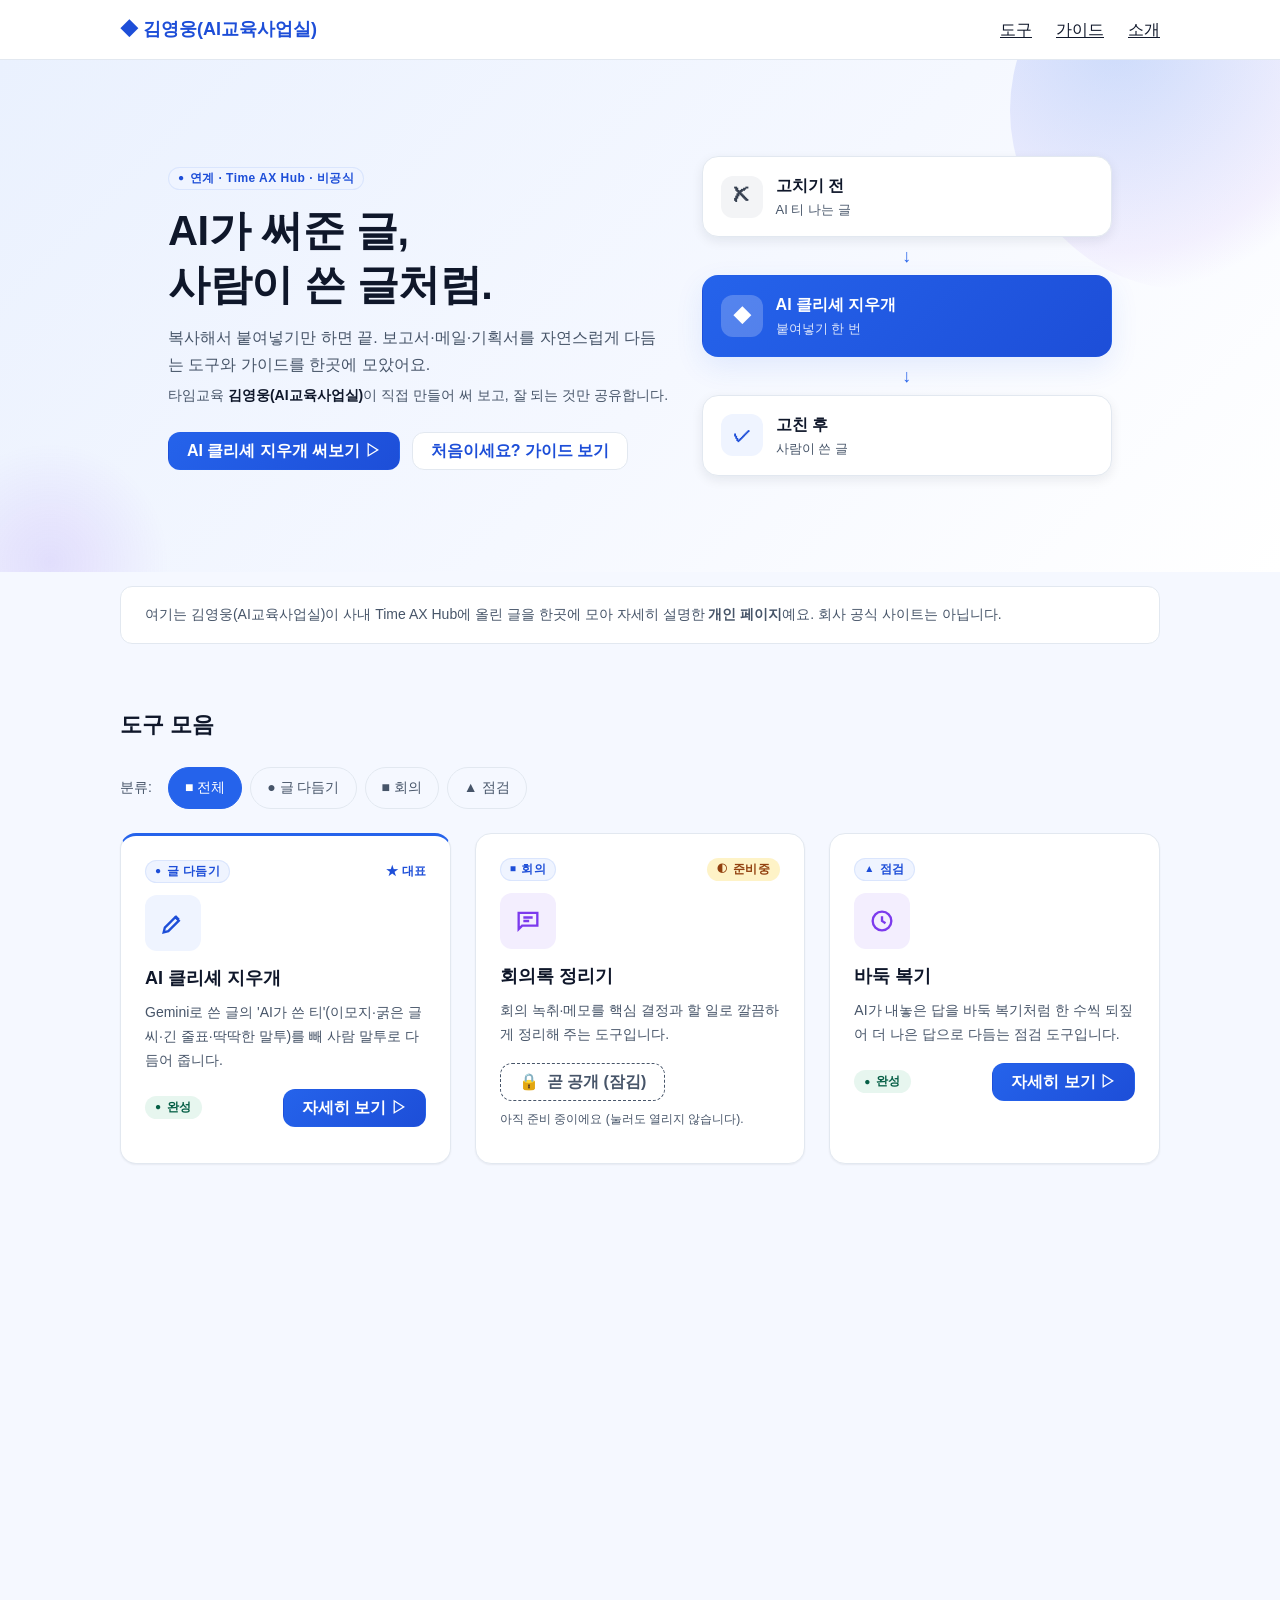
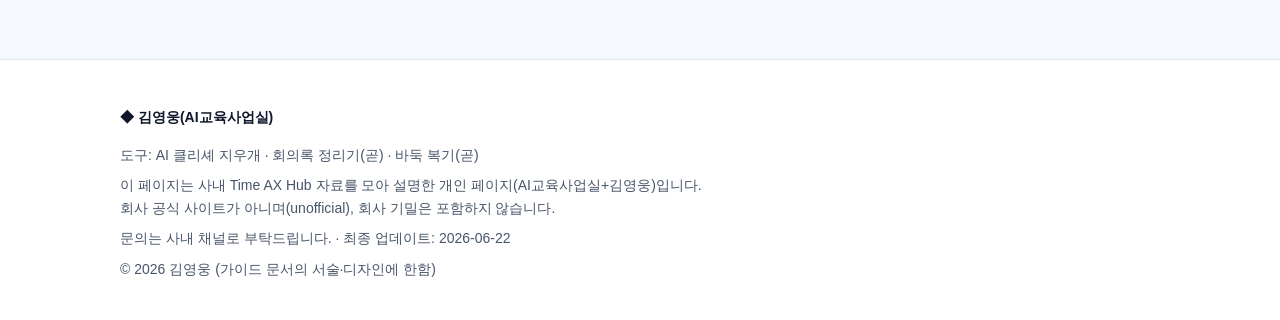
==== commit 32edd188: "feat: AI 클리셰 지우개 v2.0 — 심화 종합(4묶음·18패턴) + 그림자리 Gemini 채팅 목업 - 심화 모드 8개→12개 종합 확장, 4묶음 재편(A 말투담백·B 문장" ====
--- a/index.html
+++ b/index.html
@@ -146,7 +146,7 @@
           <span class="meta">직접 만들어 써 보고, 잘 되는 것만 올립니다.</span>
         </div>
         <div style="display:flex;gap:var(--sp-4);align-items:center;flex-wrap:wrap;">
-          <span class="meta">최종 업데이트 2026-06-21</span>
+          <span class="meta">최종 업데이트 2026-06-22</span>
           <a class="btn btn--ghost" href="about.html">소개 더 보기</a>
         </div>
       </div>
@@ -163,7 +163,7 @@
       이 페이지는 사내 Time AX Hub 자료를 모아 설명한 개인 페이지(AI교육사업실+김영웅)입니다.<br>
       회사 공식 사이트가 아니며(unofficial), 회사 기밀은 포함하지 않습니다.
     </p>
-    <p class="gov">문의는 사내 채널로 부탁드립니다. · 최종 업데이트: 2026-06-21</p>
+    <p class="gov">문의는 사내 채널로 부탁드립니다. · 최종 업데이트: 2026-06-22</p>
     <p class="gov">© 2026 김영웅 (가이드 문서의 서술·디자인에 한함)</p>
   </div>
 </footer>
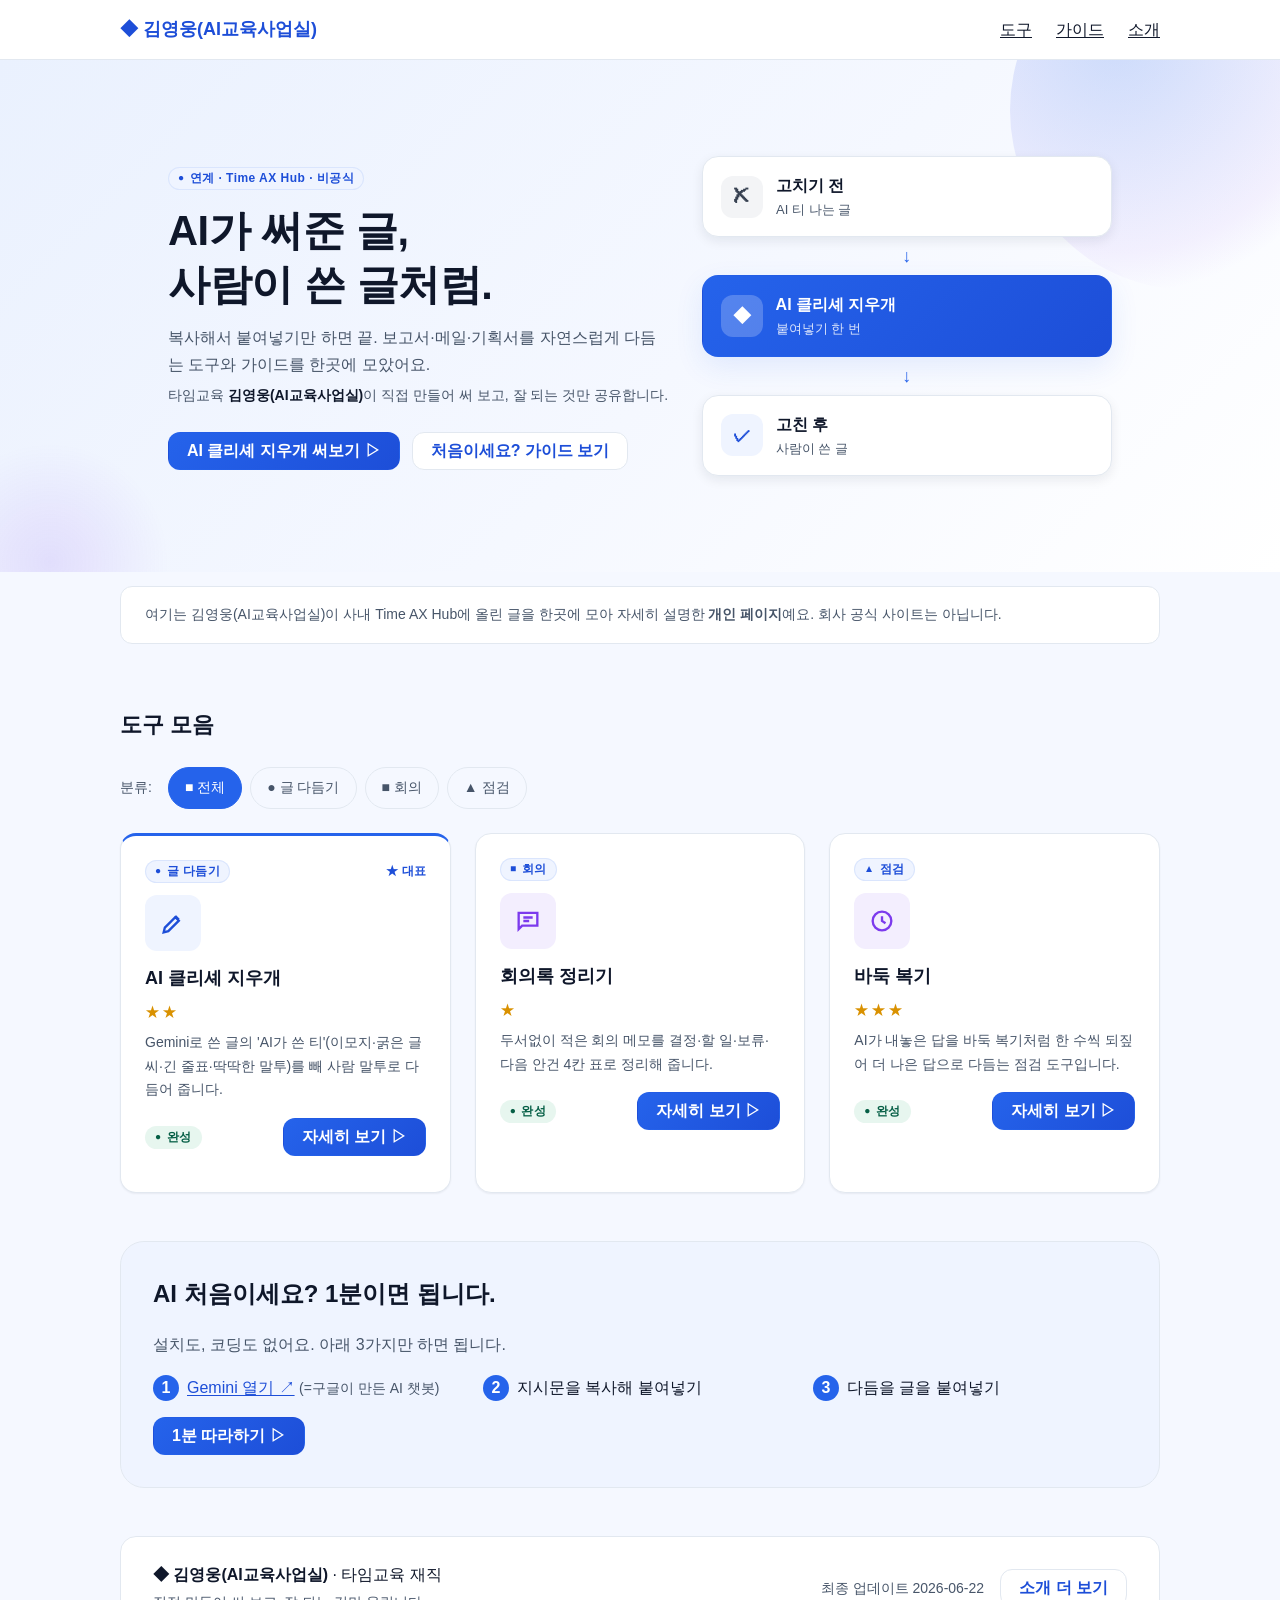
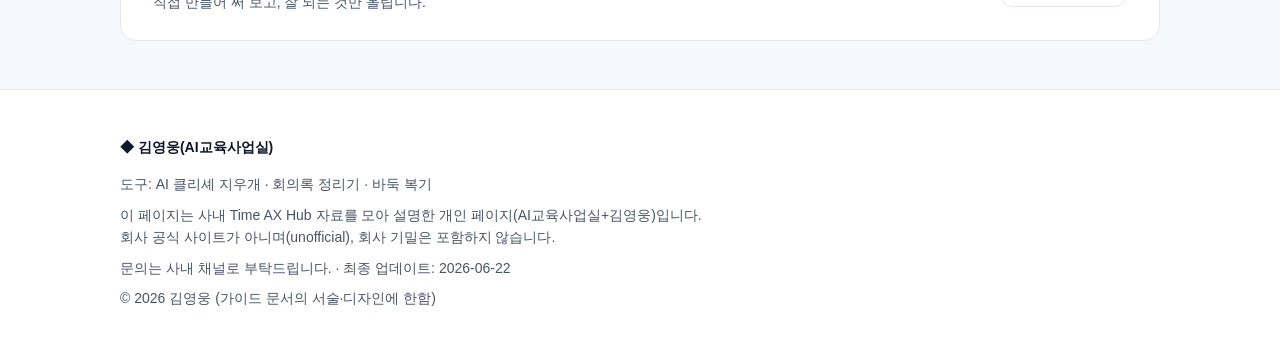
==== commit f431c67d: "feat: 회의록 정리기 v2.0 공개 + 도구 카드 별점 도입 - tools/meeting-notes.html 신규: 흐름도 + Before/After(메모→4칸표) + 프롬프트" ====
--- a/index.html
+++ b/index.html
@@ -82,6 +82,7 @@
             <svg viewBox="0 0 24 24"><path d="M4 20l4-1 9-9-3-3-9 9-1 4z"/><path d="M14 6l3 3"/></svg>
           </div>
           <h3>AI 클리셰 지우개</h3>
+          <div class="stars" role="img" aria-label="추천 별 2개" title="추천 별 2개" style="color:#D99100;font-size:15px;letter-spacing:2px;margin:-2px 0 6px;">★★</div>
           <p class="summary">Gemini로 쓴 글의 'AI가 쓴 티'(이모지·굵은 글씨·긴 줄표·딱딱한 말투)를 빼 사람 말투로 다듬어 줍니다.</p>
           <div class="card-top">
             <span class="badge badge--success"><span class="badge__icon">●</span>완성</span>
@@ -89,18 +90,20 @@
           </div>
         </article>
 
-        <article class="card card--soon reveal reveal-2">
+        <article class="card reveal reveal-2">
           <div class="card-top">
             <span class="badge badge--primary"><span class="badge__icon">■</span>회의</span>
-            <span class="badge badge--warn"><span class="badge__icon">◐</span>준비중</span>
           </div>
           <div class="icon-tile icon-tile--secondary" aria-hidden="true">
             <svg viewBox="0 0 24 24"><path d="M4 5h16v11H7l-3 3z"/><path d="M8 9h8M8 12h5"/></svg>
           </div>
           <h3>회의록 정리기</h3>
-          <p class="summary">회의 녹취·메모를 핵심 결정과 할 일로 깔끔하게 정리해 주는 도구입니다.</p>
-          <span class="btn btn--disabled" aria-disabled="true">곧 공개 (잠김)</span>
-          <p class="soon-note">아직 준비 중이에요 (눌러도 열리지 않습니다).</p>
+          <div class="stars" role="img" aria-label="추천 별 1개" title="추천 별 1개" style="color:#D99100;font-size:15px;letter-spacing:2px;margin:-2px 0 6px;">★</div>
+          <p class="summary">두서없이 적은 회의 메모를 결정·할 일·보류·다음 안건 4칸 표로 정리해 줍니다.</p>
+          <div class="card-top">
+            <span class="badge badge--success"><span class="badge__icon">●</span>완성</span>
+            <a class="btn btn--primary" href="tools/meeting-notes.html">자세히 보기 ▷</a>
+          </div>
         </article>
 
         <article class="card reveal reveal-3">
@@ -111,6 +114,7 @@
             <svg viewBox="0 0 24 24"><circle cx="12" cy="12" r="8"/><path d="M12 8v4l3 2"/></svg>
           </div>
           <h3>바둑 복기</h3>
+          <div class="stars" role="img" aria-label="추천 별 3개" title="추천 별 3개" style="color:#D99100;font-size:15px;letter-spacing:2px;margin:-2px 0 6px;">★★★</div>
           <p class="summary">AI가 내놓은 답을 바둑 복기처럼 한 수씩 되짚어 더 나은 답으로 다듬는 점검 도구입니다.</p>
           <div class="card-top">
             <span class="badge badge--success"><span class="badge__icon">●</span>완성</span>
@@ -158,7 +162,7 @@
 <footer>
   <div class="container">
     <p><b>◆ 김영웅(AI교육사업실)</b></p>
-    <p class="gov">도구: AI 클리셰 지우개 · 회의록 정리기(곧) · 바둑 복기(곧)</p>
+    <p class="gov">도구: AI 클리셰 지우개 · 회의록 정리기 · 바둑 복기</p>
     <p class="gov">
       이 페이지는 사내 Time AX Hub 자료를 모아 설명한 개인 페이지(AI교육사업실+김영웅)입니다.<br>
       회사 공식 사이트가 아니며(unofficial), 회사 기밀은 포함하지 않습니다.
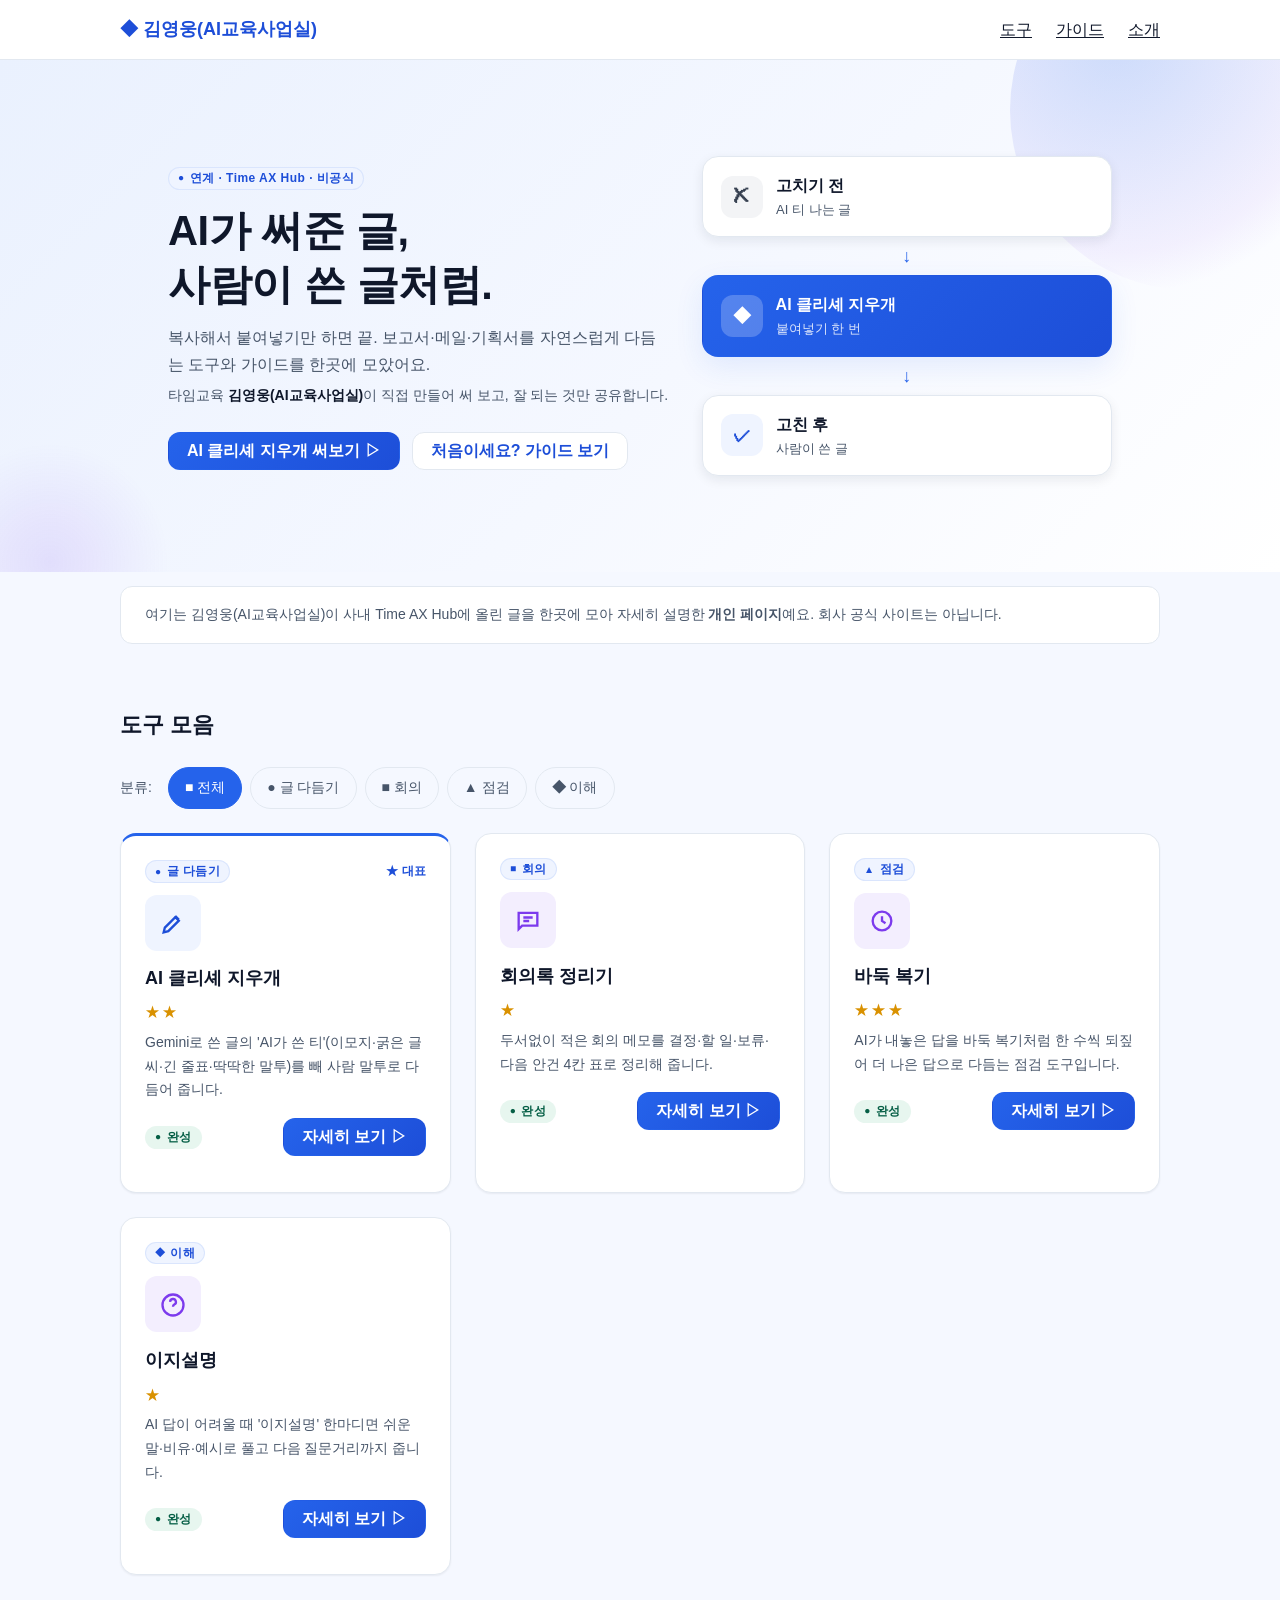
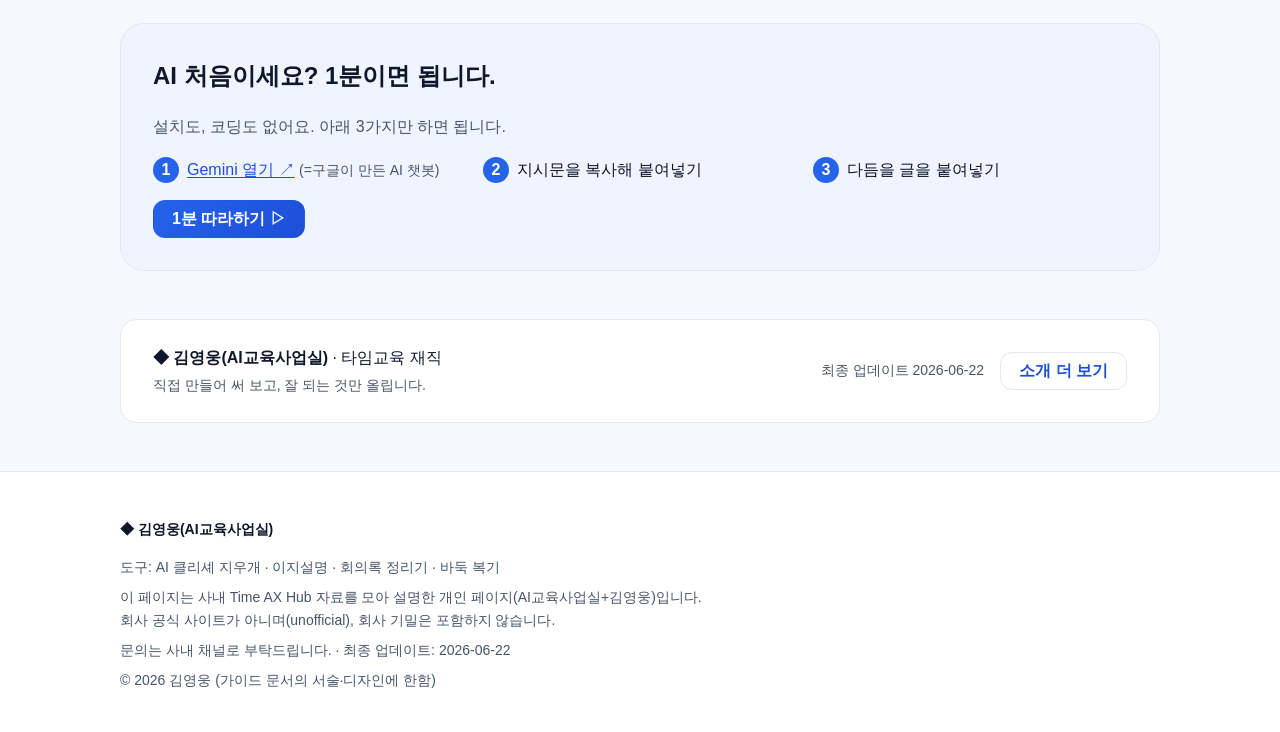
==== commit 5d96cd58: "feat: 이지설명 도구 v2.0 공개 (네 번째 도구) - tools/easy-explain.html 신규: 어려운 AI 답에 "이지설명" 한마디 → 5토막   (한 줄로·쉽게 " ====
--- a/index.html
+++ b/index.html
@@ -70,6 +70,7 @@
         <span class="tab tab--label"><span class="glyph">●</span> 글 다듬기</span>
         <span class="tab tab--label"><span class="glyph">■</span> 회의</span>
         <span class="tab tab--label"><span class="glyph">▲</span> 점검</span>
+        <span class="tab tab--label"><span class="glyph">◆</span> 이해</span>
       </div>
 
       <div class="grid">
@@ -121,6 +122,22 @@
             <a class="btn btn--primary" href="tools/baduk-review.html">자세히 보기 ▷</a>
           </div>
         </article>
+
+        <article class="card reveal reveal-4">
+          <div class="card-top">
+            <span class="badge badge--primary"><span class="badge__icon">◆</span>이해</span>
+          </div>
+          <div class="icon-tile icon-tile--secondary" aria-hidden="true">
+            <svg viewBox="0 0 24 24"><circle cx="12" cy="12" r="9"/><path d="M9.5 9.3a2.5 2.5 0 1 1 3.6 2.3c-.8.5-1.1 1-1.1 1.9"/><path d="M12 17.5h.01"/></svg>
+          </div>
+          <h3>이지설명</h3>
+          <div class="stars" role="img" aria-label="추천 별 1개" title="추천 별 1개" style="color:#D99100;font-size:15px;letter-spacing:2px;margin:-2px 0 6px;">★</div>
+          <p class="summary">AI 답이 어려울 때 '이지설명' 한마디면 쉬운 말·비유·예시로 풀고 다음 질문거리까지 줍니다.</p>
+          <div class="card-top">
+            <span class="badge badge--success"><span class="badge__icon">●</span>완성</span>
+            <a class="btn btn--primary" href="tools/easy-explain.html">자세히 보기 ▷</a>
+          </div>
+        </article>
       </div>
     </div>
   </section>
@@ -162,7 +179,7 @@
 <footer>
   <div class="container">
     <p><b>◆ 김영웅(AI교육사업실)</b></p>
-    <p class="gov">도구: AI 클리셰 지우개 · 회의록 정리기 · 바둑 복기</p>
+    <p class="gov">도구: AI 클리셰 지우개 · 이지설명 · 회의록 정리기 · 바둑 복기</p>
     <p class="gov">
       이 페이지는 사내 Time AX Hub 자료를 모아 설명한 개인 페이지(AI교육사업실+김영웅)입니다.<br>
       회사 공식 사이트가 아니며(unofficial), 회사 기밀은 포함하지 않습니다.
